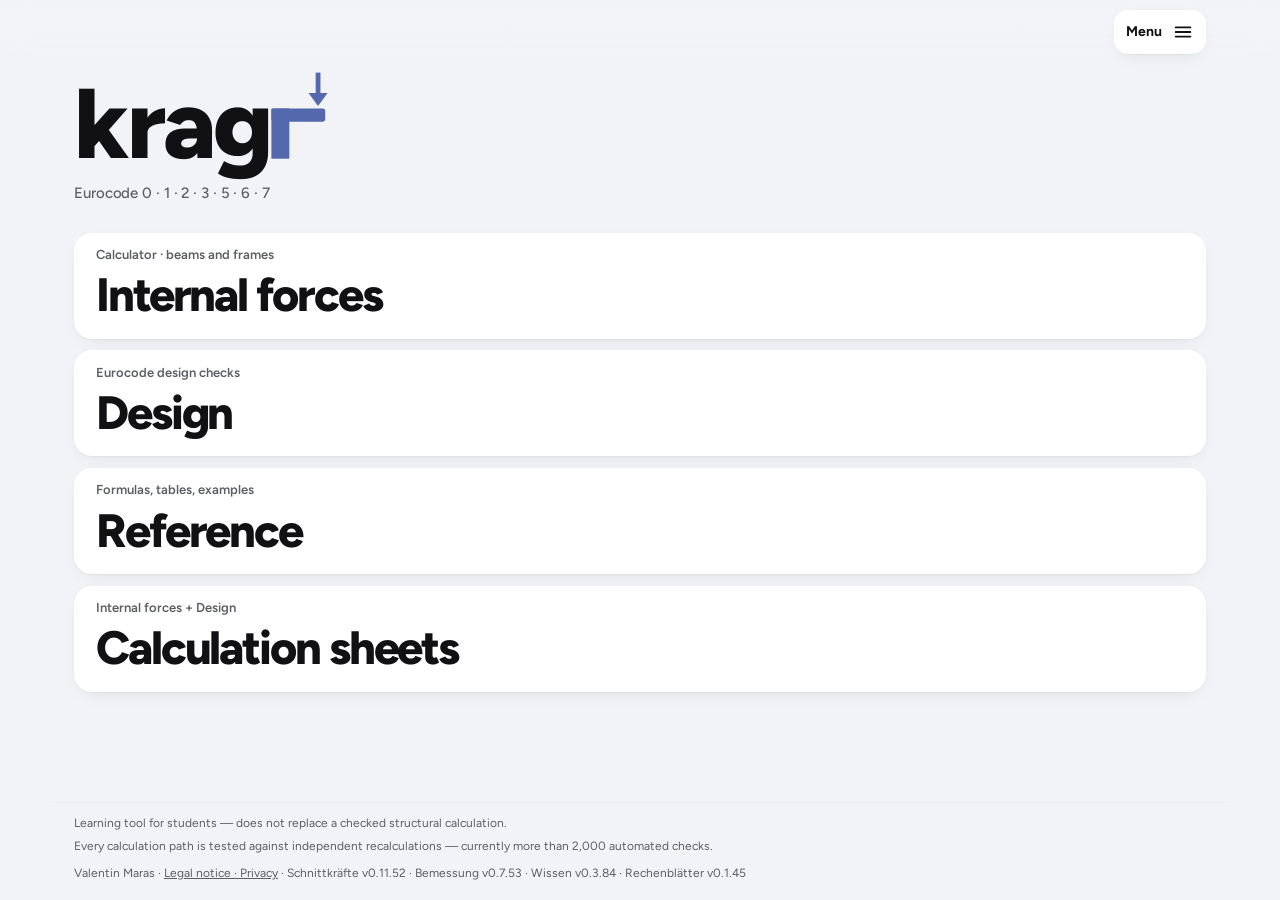
==== index.html @ a07844b1 "Ohne Weiter-Knopf, Eingaben beim Öffnen zugeklappt, Zahlenfelder ohne Browser-Pfeile Co-Authored-By:" ====
<!DOCTYPE html>
<html lang="en">
<head>
  <meta charset="UTF-8" />
<script data-theme>
// Erscheinungsbild (Oktober 2026): automatisch (System), hell, dunkel — localStorage „muly-theme“.
// Dunkel = ganze Seite invertiert und Farbton zurückgedreht; Bilder und Druckvorschau bleiben wie sie sind.
(function(){
  var L={de:['Erscheinungsbild: automatisch','Erscheinungsbild: hell','Erscheinungsbild: dunkel'],en:['Appearance: automatic','Appearance: light','Appearance: dark'],
         fr:['Apparence : automatique','Apparence : clair','Apparence : sombre'],es:['Apariencia: automática','Apariencia: claro','Apariencia: oscuro']};
  var mq=window.matchMedia ? matchMedia('(prefers-color-scheme: dark)') : null;
  function get(){ try{ return localStorage.getItem('muly-theme')||'auto'; }catch(e){ return 'auto'; } }
  function apply(){ var t=get(), d=t==='dark'||(t==='auto'&&mq&&mq.matches), h=document.documentElement; h.classList.toggle('dark',d); h.dataset.theme=t;
    var b=document.getElementById('theme-btn'); if(b) draw(b,t); }
  function lang(){ try{ return L[localStorage.getItem('statiq-lang')]||L.de; }catch(e){ return L.de; } }
  var ICON={auto:'<circle cx="10" cy="10" r="6.5" fill="none" stroke="currentColor" stroke-width="1.8"/><path d="M10 3.5a6.5 6.5 0 0 1 0 13z" fill="currentColor"/>',
    light:'<circle cx="10" cy="10" r="3.6" fill="none" stroke="currentColor" stroke-width="1.8"/><g stroke="currentColor" stroke-width="1.8" stroke-linecap="round"><path d="M10 1.8v2M10 16.2v2M1.8 10h2M16.2 10h2M4.2 4.2l1.4 1.4M14.4 14.4l1.4 1.4M4.2 15.8l1.4-1.4M14.4 5.6l1.4-1.4"/></g>',
    dark:'<path d="M15.5 12.6A6.5 6.5 0 0 1 7.4 4.5a6.5 6.5 0 1 0 8.1 8.1z" fill="currentColor"/>'};
  function draw(b,t){ var i={auto:0,light:1,dark:2}[t]||0; b.innerHTML='<svg viewBox="0 0 20 20" width="18" height="18" aria-hidden="true">'+ICON[t]+'</svg>'; b.title=lang()[i]; b.setAttribute('aria-label',lang()[i]); }
  window.mulyTheme=function(){ var n={auto:'dark',dark:'light',light:'auto'}[get()]||'auto'; try{ localStorage.setItem('muly-theme',n); }catch(e){} apply(); };
  window.mulyThemeButton=function(anchor, where){ if(!anchor||document.getElementById('theme-btn')) return; var b=document.createElement('button'); b.type='button'; b.id='theme-btn'; b.className='theme-btn'; b.onclick=window.mulyTheme;
    where==='before' ? anchor.parentNode.insertBefore(b,anchor) : anchor.parentNode.insertBefore(b,anchor.nextSibling); draw(b,get()); };
  if(mq&&mq.addEventListener) mq.addEventListener('change',apply);
  apply();
})();
</script>
<style data-theme>
  html.dark { filter: invert(.92) hue-rotate(180deg); background:#fff; }
  html.dark img, html.dark video, html.dark .no-invert { filter: invert(1) hue-rotate(180deg); }
  .theme-btn { display:inline-flex; align-items:center; justify-content:center; width:30px; height:30px; padding:0; border:none; border-radius:8px; background:transparent; color:inherit; opacity:.7; cursor:pointer; vertical-align:middle; }
  .theme-btn:hover { opacity:1; background:rgba(0,0,0,.06); }
  @media print { html.dark, html.dark img, html.dark .no-invert { filter:none !important; } .theme-btn { display:none !important; } }
</style>
<style data-glass>
  /* Glasleiste (Oktober 2026): Kopfzeile durchscheinend, Inhalt darunter weichgezeichnet, unterer Rand läuft weich aus. */
  .glass { background:transparent !important; -webkit-backdrop-filter:none !important; backdrop-filter:none !important; border-bottom-color:transparent !important; isolation:isolate; }
  .glass::before { content:''; position:absolute; left:0; right:0; top:0; bottom:-16px; z-index:-1; pointer-events:none;
    background:linear-gradient(to bottom, rgba(255,255,255,.82) 0%, rgba(255,255,255,.6) 70%, rgba(255,255,255,0) 100%);
    -webkit-backdrop-filter:blur(14px) saturate(160%); backdrop-filter:blur(14px) saturate(160%);
    -webkit-mask-image:linear-gradient(to bottom,#000 0%,#000 68%,transparent 100%); mask-image:linear-gradient(to bottom,#000 0%,#000 68%,transparent 100%); }
  .glass.glass-flat::before { bottom:0; -webkit-mask-image:none; mask-image:none; background:rgba(255,255,255,.72); }
  @media print { .glass::before { display:none; } }
</style>
<script data-sub>
// Indizes wie im Lehrbuch (Oktober 2026): „f_yd“ im angezeigten Text wird zu f<sub>yd</sub> (kleiner, tiefgestellt, ohne Unterstrich).
// Wirkt auf alles, was die Seite anzeigt (auch nachträglich erzeugte Inhalte); nicht in Eingabefeldern, Auswahllisten, Skizzen (SVG) und Code.
(function(){
  var RX=/(^|[^\w\/\\.@#\-])([A-Za-zα-ωΑ-ΩΣΔ]{1,3}′?)_\{?([A-Za-z0-9α-ωΑ-Ω]+(?:[,;][A-Za-z0-9α-ωΑ-Ω]+)*)\}?/g, SKIP='script,style,textarea,input,select,option,svg,code,pre,[contenteditable],.no-sub';
  function fix(root){
    if(!root || root.nodeType===3 && !root.parentElement) return;
    var list=[];
    if(root.nodeType===3){ list=[root]; }
    else if(root.nodeType===1){ if(!(root.closest && root.closest(SKIP))){ var w=document.createTreeWalker(root,4); while(w.nextNode()) list.push(w.currentNode); } }
    if(root.nodeType===1) [root].concat([].slice.call(root.querySelectorAll('[title*="_"],[aria-label*="_"],[placeholder*="_"],option'))).forEach(function(e){   // Auswahllisten und Hinweise: ohne Tiefstellung, Index direkt angehängt (s_d → sd)
      if(!e.getAttribute) return; ['title','aria-label','placeholder'].forEach(function(a){ var v=e.getAttribute(a); if(v && v.indexOf('_')>=0) e.setAttribute(a, v.replace(RX,'$1$2$3')); });
      if(e.nodeName==='OPTION' && e.textContent.indexOf('_')>=0 && !e.children.length) e.textContent=e.textContent.replace(RX,'$1$2$3'); });
    list.forEach(function(n){ var v=n.nodeValue; if(!v || v.indexOf('_')<0) return; var p=n.parentElement; if(!p || p.closest(SKIP)) return;
      RX.lastIndex=0; if(!RX.test(v)) return; RX.lastIndex=0;
      var f=document.createElement('span'), last=0, m;   // eine Klammer um alles: in Flex-/Grid-Zeilen bleibt es ein Element
      while((m=RX.exec(v))){ var s=m.index+m[1].length; f.appendChild(document.createTextNode(v.slice(last,s)+m[2])); var sb=document.createElement('sub'); sb.textContent=m[3]; f.appendChild(sb); last=m.index+m[0].length; }
      f.appendChild(document.createTextNode(v.slice(last))); n.parentNode.replaceChild(f,n); });
  }
  window.mulySubFix=fix;
  function start(){ fix(document.body); new MutationObserver(function(ms){ ms.forEach(function(m){ if(m.type==='characterData') fix(m.target); else m.addedNodes.forEach(fix); }); })
    .observe(document.body,{childList:true,subtree:true,characterData:true}); }
  if(document.readyState==='loading') document.addEventListener('DOMContentLoaded',start); else start();
})();
</script>
  <meta name="viewport" content="width=device-width, initial-scale=1.0" />
  <title>kragr — The Structural Engineer's Toolkit</title>
  <meta name="description" content="Structural analysis tools for engineers and students. Calculate, reference, and design." />
    <link href="fonts/fonts.css" rel="stylesheet" />
<link rel="manifest" href="manifest.json" />
<meta name="theme-color" content="#ffffff" media="(prefers-color-scheme: light)" />
<meta name="theme-color" content="#141414" media="(prefers-color-scheme: dark)" />
<link rel="icon" type="image/png" sizes="32x32" href="icons/favicon-32.png" />
<link rel="apple-touch-icon" href="icons/apple-touch-icon.png" />
<meta name="apple-mobile-web-app-capable" content="yes" />
<meta name="mobile-web-app-capable" content="yes" />
<meta name="apple-mobile-web-app-title" content="kragr" />
<meta name="apple-mobile-web-app-status-bar-style" content="default" />
  <style>
    *, *::before, *::after { box-sizing: border-box; margin: 0; padding: 0; }
    :root { --text:#111114; --text2:#3d3f45; --text3:#5c5e66; --line:#ececec; --accent:#5468ad; }
    html { scroll-behavior: smooth; }
    body { font-family: Figtree, system-ui, -apple-system, 'Segoe UI', sans-serif; background:#fff; color:var(--text); min-height:100vh; -webkit-font-smoothing:antialiased; }
    a { color: inherit; }

    /* Kopfzeile */
    .header { position: sticky; top: 0; z-index: 50; background: rgba(255,255,255,0.92); backdrop-filter: blur(10px);
      display:flex; align-items:center; justify-content:space-between; height:64px; padding:0 24px; max-width:760px; margin:0 auto; }
    .logo { font-size:20px; font-weight:800; letter-spacing:-0.6px; }
    .logo span { color: inherit; }
    .lang-switcher { position: relative; }
    .lang-btn { display:flex; align-items:center; gap:6px; background:none; border:none; cursor:pointer; padding:6px 0; font:inherit; }
    #current-flag { font-size:13px; font-weight:700; color:var(--text); letter-spacing:0.3px; }
    .lang-chevron { font-size:10px; color:var(--text3); }
    .lang-dropdown { position:absolute; top:calc(100% + 6px); right:0; background:#fff; border-radius:10px; box-shadow:0 12px 32px rgba(0,0,0,0.12);
      opacity:0; pointer-events:none; transform:translateY(-4px); transition:all .16s; z-index:100; min-width:160px; padding:6px; }
    .lang-dropdown.open { opacity:1; pointer-events:all; transform:none; }
    .lang-option { display:flex; gap:12px; align-items:center; padding:9px 12px; border-radius:6px; font-size:14px; color:var(--text2); cursor:pointer; }
    .lang-option:hover { background:#f5f5f5; color:var(--text); }
    .lang-option.active { color:var(--text); font-weight:700; }
    .lang-code { font-size:11px; font-weight:600; width:20px; color:var(--text3); }

    /* Einstieg */
    .hero { max-width:760px; margin:0 auto; padding:40px 24px 32px; }
    .headline { font-size:clamp(64px, 18vw, 120px); font-weight:800; line-height:0.95; letter-spacing:-0.03em; color:var(--text); margin-bottom:18px; }
    .headline .iq, .footer-logo span { color:var(--accent); }
    .headline .accent { color:var(--text); }
    .headline .dim { color:#c4c4c4; }
    .subline { font-size:15px; font-weight:500; color:var(--text3); letter-spacing:-0.1px; }

    /* Module: Liste ohne Rahmen */
    .modules { max-width:760px; margin:0 auto; padding:24px 24px 56px; }
    .section-label { font-size:13px; font-weight:600; color:var(--text3); margin-bottom:8px; }
    .module-card { display:block; text-decoration:none; position:relative; padding:22px 22px 26px; margin:0 -22px 18px; border-radius:18px; background:#f9f9fa;
      transition: background-color .18s ease, transform .12s ease, box-shadow .18s ease; -webkit-tap-highlight-color: transparent; }
    .module-card:hover { background:#f3f3f5; }
    .module-card:active { background:#ececef; transform:scale(0.985); box-shadow: inset 0 1px 3px rgba(0,0,0,0.06); }
    .module-card:focus-visible { outline:2px solid var(--accent); outline-offset:2px; }
    .card-top { display:flex; align-items:center; gap:12px; margin-bottom:10px; }
    .card-id { font-size:13px; font-weight:600; color:var(--text3); }
    .card-badge { font-size:13px; font-weight:500; color:var(--text3); }
    .card-title { font-size:clamp(32px, 9vw, 72px); font-weight:800; letter-spacing:-0.045em; line-height:1.12; margin-bottom:0; display:inline-flex; align-items:baseline; gap:14px; }
    .card-desc, .card-tags { display:none; }
    .card-desc-x { font-size:16px; line-height:1.6; color:var(--text2); max-width:620px; margin-bottom:14px; }
    .card-tags { font-size:13px; font-weight:500; color:var(--text3); line-height:1.7; }
    .tag { display:inline-block; margin-right:14px; white-space:nowrap; }
    .card-arrow { display:none; }

    /* Fußzeile */
    .footer { max-width:760px; margin:0 auto; padding:32px 24px 48px; display:flex; justify-content:space-between; align-items:center; gap:16px; flex-wrap:wrap; }
    .footer-logo { font-size:15px; font-weight:800; letter-spacing:-0.4px; }
    .footer-meta { font-size:12px; color:var(--text3); }
    .footer-meta a { color:inherit; }
    .footer-note { flex-basis:100%; font-size:12px; color:var(--text3); }

    /* sanftes Einblenden */
    .hero, .module-card { animation: fadeUp .45s ease both; }
    .module-card:nth-of-type(2) { animation-delay:.06s; } .module-card:nth-of-type(3) { animation-delay:.12s; } .module-card:nth-of-type(4) { animation-delay:.18s; }
    @keyframes fadeUp { from { opacity:0; transform:translateY(10px); } to { opacity:1; transform:none; } }
    @media (prefers-reduced-motion: reduce){ *{ animation:none!important; transition:none!important; } }
    @media (max-width:560px){ .hero{ padding:36px 20px 24px; } .modules{ padding:8px 20px 40px; } .header,.footer{ padding-left:20px; padding-right:20px; } .card-desc{ font-size:15px; } .module-card{ padding:16px 16px 20px; margin:0 -16px 12px; border-radius:14px; } }
      .install { display:flex; align-items:center; gap:14px; margin:4px -22px 0; padding:14px 22px; border-radius:18px; border:1.5px dashed #e2e2e6; }
    .install[hidden] { display:none; }
    .install img { border-radius:10px; box-shadow:0 1px 4px rgba(0,0,0,.08); flex:none; }
    .install-txt { flex:1; display:flex; flex-direction:column; gap:2px; font-size:13.5px; color:var(--text3); line-height:1.45; }
    .install-txt b { color:var(--text); font-size:14.5px; }
    .install-btn { font:inherit; font-size:13px; font-weight:700; border:none; border-radius:10px; padding:9px 14px; background:#111; color:#fff; cursor:pointer; flex:none; }
    .install-btn[hidden] { display:none; }
    @media (max-width:560px){ .install { margin:4px -16px 0; padding:14px 16px; } }
</style>
<style>/* Marke kragr: das r ist ein Kragarm mit Last */ .logo-r{display:inline-block;width:1.281ex;height:1.934ex;vertical-align:baseline;margin:-.3em 0 0 -.01em;overflow:visible} /* Höhe in ex: Kragarm endet auf der Oberkante des g (x-Höhe + Überhang), auch bei Ersatzschrift */ .logo,.footer-logo,.headline{white-space:nowrap}</style>
<style data-fit>
/* Startseite passt auf einen Bildschirm (Oktober 2026): Größen wachsen mit der Bildschirmhöhe (dvh), kein Scrollen.
   Nur bei sehr flachen Fenstern (Handy quer) darf wieder gescrollt werden. */
@media (min-height:481px){
  /* Hinweis „als App“ kompakt; solange er sichtbar ist, rücken die Kacheln enger */
  .install { gap:10px; margin-top:0; }
  .install img { width:30px; height:30px; border-radius:8px; }
  .install-txt { font-size:clamp(11.5px,1.6dvh,13.5px); line-height:1.35; }  .install-txt b { font-size:clamp(12.5px,1.8dvh,14.5px); }
  .install-btn { padding:7px 12px; font-size:12.5px; }
  .modules:has(.install:not([hidden])) .card-title { font-size:min(9vw,4.1dvh,72px); }
  body:has(.install:not([hidden])) .headline { font-size:min(18vw,9dvh,120px); }
  body:has(.install:not([hidden])) #footer-check { display:none; }
  .install { padding-top:clamp(6px,1.2dvh,14px) !important; padding-bottom:clamp(6px,1.2dvh,14px) !important; }
  .modules:has(.install:not([hidden])) .module-card { padding-top:clamp(6px,1.2dvh,22px); padding-bottom:clamp(7px,1.4dvh,26px); }
  body { display:flex; flex-direction:column; min-height:100vh; min-height:100dvh; }
  .header, .hero, .modules, .footer { width:100%; }
  .footer-logo { display:none; }  /* das große Logo steht schon oben */
  .header { flex:none; height:clamp(44px,7dvh,64px); }
  .hero { flex:none; padding:clamp(2px,1.6dvh,40px) 24px clamp(6px,2.2dvh,32px); }
  .headline { font-size:min(18vw,11dvh,120px); margin-bottom:clamp(4px,1.4dvh,18px); }
  .subline { font-size:clamp(12.5px,1.9dvh,15px); }
  .modules { flex:1 0 auto; padding-top:clamp(2px,1.2dvh,24px); padding-bottom:clamp(6px,2dvh,56px); }
  .module-card { padding:clamp(8px,1.6dvh,22px) 22px clamp(10px,2dvh,26px); margin-bottom:clamp(6px,1.3dvh,18px); }
  .card-top { margin-bottom:clamp(1px,.9dvh,10px); }
  .card-id { font-size:clamp(11.5px,1.7dvh,13px); }
  .card-title { font-size:min(9vw,5.2dvh,72px); line-height:1.08; }
  .install { padding:clamp(8px,1.6dvh,14px) 22px; }
  .footer { flex:none; padding:clamp(6px,1.6dvh,32px) 24px clamp(10px,2.4dvh,48px); gap:clamp(2px,.8dvh,16px) 16px; }
  .footer-logo { font-size:clamp(13px,1.9dvh,15px); }
  .footer-meta, .footer-note { font-size:clamp(10.5px,1.55dvh,12px); line-height:1.4; }
  .footer { display:block; }  .footer-meta { margin-bottom:clamp(2px,.7dvh,10px); }
  .footer-note { display:inline; }  #footer-check::after { content:' '; }
}
@media (min-height:481px) and (max-width:560px){
  .hero { padding-left:20px; padding-right:20px; }
  .modules { padding-left:20px; padding-right:20px; }
  .module-card { padding:clamp(7px,1.4dvh,16px) 16px clamp(9px,1.7dvh,20px); margin:0 -16px clamp(6px,1.2dvh,12px); }
  .install { padding:clamp(8px,1.4dvh,14px) 16px; }
  .footer { padding-left:20px; padding-right:20px; }
  .fm-ver { display:none; }  /* Versionen stehen in jeder App (calc/size: im Projekt-Fenster) */
}
@media (min-height:481px) and (max-height:620px){ #footer-check { display:none; } .header { height:40px; } .hero { padding-top:0; } .module-card { margin-bottom:5px !important; } }
/* Glasleiste: über die ganze Breite, Inhalt nur 760 px */
.header { max-width:none; padding-left:max(24px, calc(50% - 356px)); padding-right:max(24px, calc(50% - 356px)); }
@media (max-width:560px){ .header { padding-left:20px; padding-right:20px; } }
.header { justify-content:flex-end; gap:8px; }  /* Hell/Dunkel-Schalter neben der Sprachwahl */
  .install-x { flex:none; border:none; background:none; font:inherit; font-size:20px; line-height:1; color:var(--text3); width:30px; height:30px; border-radius:8px; cursor:pointer; margin-right:-8px; }
  .install-x:hover { background:#f0f0f2; color:var(--text); }
</style>
<style data-k5>
  /* kragr-Design 5 (Oktober 2026): ein Aufbau für alle Seiten. Identisch in calc, size, ref, projekt und rechtliches.
     Weich und plastisch: hellgrauer Seitengrund, weiße Karten mit sanftem Schatten, Glas-Kopfzeile mit Burgermenü,
     ruhige Bewegung (Aufklappen, Einblenden, Balken, Diagramme). Bei „Bewegung reduzieren“ ist alles aus. */
  :root { --k5-bg:#f2f3f6; --k5-card:#ffffff; --k5-sub:#f5f6f8; --k5-sub-h:#eceef2; --k5-r:20px; --k5-r2:14px;
    --k5-sh:0 1px 2px rgba(17,17,20,.04), 0 6px 22px -10px rgba(17,17,20,.13);
    --k5-sh-h:0 2px 4px rgba(17,17,20,.05), 0 14px 34px -14px rgba(17,17,20,.2);
    --k5-ease:cubic-bezier(.22,.8,.24,1); --k5-spring:cubic-bezier(.34,1.4,.5,1);
    --k-card:var(--k5-card); --card:var(--k5-card); }
  html { background:var(--k5-bg); }
  body { background:var(--k5-bg) !important; }
  html.dark { background:#fff; }
  html.dark body { background:#fff !important; }
  html.dark { --k5-card:#eef0f3; --k5-sub:#e3e5ea; --k5-sub-h:#d9dce2;
    --k5-sh:0 0 0 1px rgba(255,255,255,.5), 0 8px 26px -12px rgba(255,255,255,.9); --k5-sh-h:0 0 0 1px rgba(255,255,255,.6), 0 14px 34px -14px rgba(255,255,255,1); }

  /* ── Kopfzeile: nur Logo und ☰ ─────────────────────────────── */
  .glass::before { background:linear-gradient(to bottom, rgba(242,243,246,.86) 0%, rgba(242,243,246,.66) 70%, rgba(242,243,246,0) 100%) !important; }
  html.dark .glass::before { background:linear-gradient(to bottom, rgba(255,255,255,.86) 0%, rgba(255,255,255,.66) 70%, rgba(255,255,255,0) 100%) !important; }
  .k-hdr .header-links, .k-hdr .hdr-tools { display:none !important; }
  .k5-burger { position:relative; margin-left:auto; flex:none; display:inline-flex; align-items:center; justify-content:center; gap:10px; height:44px; min-width:44px; padding:0 12px;
    border:none; border-radius:14px; background:var(--k5-card); box-shadow:var(--k5-sh); color:#111114; font:inherit; font-size:14px; font-weight:700; cursor:pointer;
    transition:transform .25s var(--k5-spring), box-shadow .25s; -webkit-tap-highlight-color:transparent; }
  .k5-burger:hover { box-shadow:var(--k5-sh-h); }
  .k5-burger:active { transform:scale(.94); }
  .k5-burger .k5-cur { font-size:14px; font-weight:700; color:#111114; }
  .k5-burger .k5-cur b { color:#111114; font-weight:700; }
  .k5-burger svg { width:22px; height:22px; flex:none; }
  .k5-burger svg line { transition:transform .35s var(--k5-ease), opacity .2s; transform-origin:12px 12px; }
  .k5-burger[aria-expanded="true"] svg .l1 { transform:translateY(5px) rotate(45deg); }
  .k5-burger[aria-expanded="true"] svg .l2 { opacity:0; transform:scaleX(.2); }
  .k5-burger[aria-expanded="true"] svg .l3 { transform:translateY(-5px) rotate(-45deg); }
  .k5-burger .k5-dot { position:absolute; top:8px; right:8px; width:9px; height:9px; border-radius:50%; background:#f59e0b; box-shadow:0 0 0 2px var(--k5-card); display:none; }
  .k5-burger.k5-unsaved .k5-dot { display:block; }
  @media (max-width:560px) { .k5-burger .k5-cur { display:none; } .k5-burger { padding:0; width:44px; } }

  .k5-scrim { position:fixed; inset:0; z-index:190; background:rgba(17,17,20,.28); opacity:0; pointer-events:none; transition:opacity .3s var(--k5-ease);
    -webkit-backdrop-filter:blur(2px); backdrop-filter:blur(2px); }
  .k5-scrim.open { opacity:1; pointer-events:auto; }
  .k5-menu { position:fixed; z-index:200; top:10px; right:10px; bottom:10px; width:min(360px, calc(100vw - 20px)); box-sizing:border-box; display:flex; flex-direction:column;
    border-radius:24px; background:rgba(255,255,255,.9); -webkit-backdrop-filter:blur(22px) saturate(170%); backdrop-filter:blur(22px) saturate(170%);
    box-shadow:0 24px 60px -18px rgba(17,17,20,.35), 0 0 0 1px rgba(17,17,20,.05); padding:14px 14px 12px; overflow-y:auto; overscroll-behavior:contain;
    transform:translateX(calc(100% + 24px)); visibility:hidden; transition:transform .42s var(--k5-ease), visibility 0s linear .42s; font-family:Figtree, system-ui, sans-serif; color:#111114; }
  .k5-menu.open { transform:none; visibility:visible; transition:transform .42s var(--k5-ease), visibility 0s; }
  html.dark .k5-menu { background:rgba(240,241,244,.94); }
  .k5-menu > * { flex-shrink:0; opacity:0; transform:translateX(18px); transition:opacity .3s, transform .4s var(--k5-ease); }   /* flex-shrink:0: bei wenig Höhe (Handy quer) scrollt das Menü, statt Zeilen übereinander zu schieben (13.11.2026) */
  .k5-menu.open > * { opacity:1; transform:none; transition-delay:calc(var(--i,0) * 35ms + 80ms); }
  .k5-mhead { display:flex; align-items:center; justify-content:space-between; padding:2px 4px 10px 8px; }
  .k5-mhead .k5-mlogo { font-size:20px; font-weight:800; letter-spacing:-.04em; text-decoration:none; color:#111114; }
  .k5-mhead .k5-mlogo svg { height:1em; width:auto; vertical-align:-.1em; margin-left:-.04em; }
  .k5-x { width:40px; height:40px; border:none; border-radius:12px; background:#f1f2f4; color:#111114; font-size:20px; line-height:1; cursor:pointer; display:inline-flex; align-items:center; justify-content:center; transition:transform .25s var(--k5-spring), background .15s; }
  .k5-x:hover { background:#e6e7ea; } .k5-x:active { transform:scale(.9); }
  .k5-mlabel { padding:14px 10px 6px; font-size:11px; font-weight:700; letter-spacing:.08em; text-transform:uppercase; color:#5c5e66; }
  .k5-mod { display:flex; align-items:center; gap:12px; padding:11px 12px; border-radius:16px; text-decoration:none; color:#111114; transition:background .15s, transform .2s var(--k5-spring); }
  .k5-mod:hover { background:rgba(17,17,20,.05); } .k5-mod:active { transform:scale(.98); }
  .k5-mod .k5-ic { flex:none; width:40px; height:40px; border-radius:12px; display:flex; align-items:center; justify-content:center; background:#f1f2f4; color:#111114;
    font-family:'JetBrains Mono', ui-monospace, monospace; font-size:12px; font-weight:700; }
  .k5-mod .k5-mt { display:flex; flex-direction:column; min-width:0; }
  .k5-mod .k5-mt b { font-size:15.5px; font-weight:800; letter-spacing:-.01em; }
  .k5-mod .k5-mt span { font-size:12.5px; color:#5c5e66; }
  .k5-mod[aria-current="page"] { background:#111114; color:#fff; }
  .k5-mod[aria-current="page"] .k5-ic { background:#5468ad; color:#fff; }
  .k5-mod[aria-current="page"] .k5-mt span { color:rgba(255,255,255,.7); }
  .k5-mod .k5-badge { margin-left:auto; width:9px; height:9px; border-radius:50%; background:#f59e0b; display:none; }
  .k5-row { display:flex; align-items:center; justify-content:space-between; gap:12px; min-height:52px; padding:6px 8px 6px 12px; border-radius:16px; }
  .k5-row .k5-rt { display:flex; flex-direction:column; font-size:14.5px; font-weight:700; }
  .k5-row .k5-rt span { font-size:12px; font-weight:400; color:#5c5e66; }
  .k5-sw { position:relative; flex:none; width:50px; height:30px; border:none; border-radius:999px; background:#d5d7dc; cursor:pointer; padding:0; transition:background .25s; }
  .k5-sw::after { content:''; position:absolute; top:3px; left:3px; width:24px; height:24px; border-radius:50%; background:#fff; box-shadow:0 1px 3px rgba(0,0,0,.25); transition:transform .32s var(--k5-spring); }
  .k5-sw[aria-checked="true"] { background:#5468ad; } .k5-sw[aria-checked="true"]::after { transform:translateX(20px); }
  .k5-segm { position:relative; display:grid; grid-auto-flow:column; grid-auto-columns:1fr; gap:2px; padding:3px; border-radius:13px; background:#f1f2f4; min-width:0; }
  .k5-segm button { position:relative; z-index:1; border:none; background:transparent; height:34px; padding:0 8px; border-radius:10px; font:inherit; font-size:13px; font-weight:700; color:#5c5e66; cursor:pointer; transition:color .2s; }
  .k5-segm button[aria-pressed="true"] { color:#111114; }
  .k5-segm .k5-pill { position:absolute; z-index:0; top:3px; bottom:3px; left:0; border-radius:10px; background:#fff; box-shadow:0 1px 3px rgba(17,17,20,.12); transition:transform .38s var(--k5-ease), width .38s var(--k5-ease); }
  .k5-row.k5-col { flex-direction:column; align-items:stretch; gap:8px; padding-top:10px; padding-bottom:10px; }
  .k5-mfoot { margin-top:auto; padding:16px 10px 4px; display:flex; justify-content:space-between; gap:10px; flex-wrap:wrap; font-size:12px; color:#5c5e66; }
  .k5-mfoot a { color:#5c5e66; } .k5-mfoot .k5-ver { font-family:'JetBrains Mono', ui-monospace, monospace; }
  /* Menü als Baum (18.11.2026, Vorschlag C): Module; das aktuelle Modul aufgeklappt bis zum Thema; Einstellungen als Unterseite */
  .k5-pm, .k5-ps { display:flex; flex-direction:column; gap:2px; flex:1 0 auto; }
  .k5-menu:not(.k5-sub) .k5-ps, .k5-menu.k5-sub .k5-pm { display:none; }
  .k5-mod { width:100%; box-sizing:border-box; border:0; background:transparent; font:inherit; text-align:left; cursor:pointer; padding:9px 12px; }
  .k5-mod .k5-ic { width:36px; height:36px; border-radius:11px; }
  .k5-mod .k5-mch { margin-left:auto; flex:none; color:#6b6d75; font-size:15px; transition:transform .2s; }
  .k5-mod[aria-current="page"] .k5-mch { color:rgba(255,255,255,.75); }
  .k5-mod[aria-expanded="false"] .k5-mch { transform:rotate(-90deg); }
  .k5-cg + .k5-cg { margin-top:1px; }
  .k5-cgh { display:flex; align-items:center; gap:10px; width:100%; padding:10px 12px; border:0; border-radius:12px; background:transparent; font:inherit; font-size:14.5px; font-weight:700; color:#111114; cursor:pointer; text-align:left; }
  .k5-cgh:hover { background:rgba(17,17,20,.04); }
  .k5-cgh .k5-mch { margin-left:auto; color:#6b6d75; font-size:12px; transition:transform .2s; } .k5-cgh[aria-expanded="false"] .k5-mch { transform:rotate(-90deg); }
  .k5-cgb { display:flex; flex-direction:column; gap:1px; padding:0 0 6px; } .k5-cgb[hidden] { display:none; }
  .k5-ci { padding:8px 12px 8px 22px; border-radius:9px; font-size:14px; color:#3d3f45; text-decoration:none; } .k5-ci:hover { background:#fff; color:#111114; }
  .k5-tree { margin:4px 0 8px 29px; padding-left:10px; border-left:2px solid #dfe1e6; }
  .k5-tree[hidden] { display:none; }
  .k5-tree .pick-menu { display:block !important; position:static !important; inset:auto !important; max-height:none !important; overflow:visible !important; padding:0 !important; margin:0 !important; width:auto !important;
    background:transparent !important; box-shadow:none !important; border-radius:0 !important; animation:none !important; transform:none !important; }
  .k5-tree .pick-group.open { background:transparent; }
  .k5-tree .pick-item.active { background:#111114 !important; color:#fff !important; box-shadow:none !important; }
  .k5-setbtn, .k5-back { display:flex; align-items:center; gap:10px; width:100%; min-height:48px; padding:0 14px; border:0; border-radius:14px; background:#fff; font:inherit; font-size:14.5px; font-weight:700; color:#111114; cursor:pointer; text-align:left; }
  .k5-setbtn { margin-top:10px; } .k5-setbtn .k5-mch { margin-left:auto; color:#6b6d75; font-size:15px; }
  .k5-back { background:transparent; margin:0 0 6px; padding:0 8px; font-size:16px; font-weight:800; } .k5-back .k5-mch { font-size:20px; color:#5c5e66; }
  /* Seite: die Auswahl wird eine schlichte Pfadzeile (Modul › Bereich › Thema); Tipp öffnet das Menü */
  html.k5-pm-on .pick-btn { background:transparent !important; box-shadow:none !important; padding:4px 8px 8px !important; border-radius:12px !important; }
  html.k5-pm-on .pick-btn:hover { background:rgba(17,17,20,.04) !important; }
  html.k5-pm-on .pick-txt { display:flex !important; flex-direction:row !important; flex-wrap:wrap; align-items:baseline; column-gap:6px; min-width:0; }
  html.k5-pm-on .pick-txt::before { content:var(--k5-modname, "") " \203A"; font-size:13px; font-weight:600; color:#6b6d75; }
  html.k5-pm-on .pick.k5-same .pick-txt::before { content:none; }
  html.k5-pm-on .pick-g { font-size:13px !important; font-weight:600 !important; color:#6b6d75 !important; }
  html.k5-pm-on .pick-g:not(:empty)::after { content:" \203A"; }
  html.k5-pm-on .pick-t { font-size:20px !important; }
  html.k5-pm-on .pick-chev { display:none !important; }
  html.k5-pm-on .pick.open .pick-menu { display:none !important; }
  body.k5-lock { overflow:hidden; }
  /* Zahlenfelder ohne die kleinen Pfeile des Browsers — dafür gibt es − und + daneben; schnelles Tippen auf Knöpfe ohne Doppeltipp-Zoom (18.11.2026) */
  input[type=number] { -moz-appearance:textfield; appearance:textfield; }
  input[type=number]::-webkit-inner-spin-button, input[type=number]::-webkit-outer-spin-button { -webkit-appearance:none; appearance:none; margin:0; }
  button, .k-sb, [role="button"] { touch-action:manipulation; }

  /* Startseite: gleiche Kopfzeile (☰), Modulkarten weiß */
  header.k5-idx > .lang-switcher, header.k5-idx > .theme-btn { display:none !important; }
  header.k5-idx { justify-content:flex-end !important; }
  .module-card { background:var(--k5-card) !important; box-shadow:var(--k5-sh); transition:box-shadow .3s, transform .3s var(--k5-spring) !important; }
  .module-card:hover { box-shadow:var(--k5-sh-h); transform:translateY(-2px); }
  .module-card:active { transform:scale(.985) !important; }
  @media (max-width:560px) { .module-card { margin-left:-8px !important; margin-right:-8px !important; padding-left:12px !important; padding-right:12px !important; } }
  .install { background:var(--k5-card); border:none !important; box-shadow:var(--k5-sh); }
  .headline .logo-r { transition:transform .6s var(--k5-spring); }
  .headline .logo-r path, .headline .logo-r line { animation:k5-drop .9s var(--k5-spring) .35s both; }
  @keyframes k5-drop { from { transform:translateY(-14px); opacity:0; } to { transform:none; opacity:1; } }
  html.k5-still .headline .logo-r path, html.k5-still .headline .logo-r line { animation:none; }

  /* ── Karten: weiß, weicher Schatten, ein gemeinsames Maß ───── */
  .card, .pick-btn, .k5-card { background:var(--k5-card) !important; box-shadow:var(--k5-sh) !important; border:none !important; border-radius:var(--k5-r) !important; }
  .tile, .nav-list-item, .search-hit, .topic-pager a { background:var(--k5-card) !important; box-shadow:var(--k5-sh) !important; border:none !important; transition:box-shadow .25s, transform .22s var(--k5-spring) !important; }
  a.tile:hover, .nav-list-item:hover, .search-hit:hover, .topic-pager a:hover { box-shadow:var(--k5-sh-h) !important; transform:translateY(-1px) !important; }
  a.tile:active, .nav-list-item:active, .search-hit:active, .topic-pager a:active { transform:scale(.985) !important; }
  .pick-btn { transition:box-shadow .25s, transform .2s var(--k5-spring) !important; }
  .pick-btn:hover { box-shadow:var(--k5-sh-h) !important; } .pick-btn:active { transform:scale(.99); }
  .pick.open .pick-btn { box-shadow:var(--k5-sh-h) !important; }
  .pick-menu { border-radius:var(--k5-r) !important; box-shadow:0 24px 60px -18px rgba(17,17,20,.35), 0 0 0 1px rgba(17,17,20,.05) !important; transform-origin:top center; }
  .pick.open .pick-menu { animation:k5-pop .32s var(--k5-ease); }
  @keyframes k5-pop { from { opacity:0; transform:translateY(-6px) scale(.98); } to { opacity:1; transform:none; } }

  /* Kartenköpfe wie die Lastzeilen: Titel fett, Kurzfassung in Mono, Pfeil rechts */
  .k5-acc > .card-title, .k5-acc > .k5-head { cursor:pointer; user-select:none; -webkit-tap-highlight-color:transparent; }
  .k5-chev { flex:none; width:28px; height:28px; margin-left:auto; border-radius:50%; display:inline-flex; align-items:center; justify-content:center; color:#5c5e66; background:var(--k5-sub); transition:transform .38s var(--k5-ease), background .15s; }
  .k5-chev svg { width:14px; height:14px; }
  .k5-acc.k5-closed .k5-chev, .k5-acc.closed .k5-chev, .k5-acc.k-closed .k5-chev { transform:rotate(-90deg); }
  .k5-acc > .card-title:hover .k5-chev, .k5-acc > .k5-head:hover .k5-chev { background:var(--k5-sub-h); }
  .k5-sum { display:block; margin-top:6px; font-family:'JetBrains Mono', ui-monospace, monospace; font-size:12px; line-height:1.5; color:#5c5e66; white-space:nowrap; overflow:hidden; text-overflow:ellipsis; }
  .k5-acc:not(.k5-closed) > .k5-sum { display:none; }
  .k5-acc.k5-closed > .k5-body { display:none; }
  .k5-acc.k5-closed.k5-closing > .k5-body { display:block; }   /* beim Zuklappen sichtbar, bis die Höhe unten ist (calc v0.11.12) */
  .k5-acc.k5-closed > .card-title { margin-bottom:0 !important; }
  .k5-flash { animation:k5-flash 1.1s var(--k5-ease); }
  @keyframes k5-flash { 0% { box-shadow:0 0 0 3px rgba(84,104,173,.45), var(--k5-sh); } 100% { box-shadow:0 0 0 0 rgba(84,104,173,0), var(--k5-sh); } }


  /* ── Kopf jeder klappbaren Karte: Titel · Kurzfassung (Mono) · ▲/▼ — wie die Lasten-Karte in calc ── */
  .k5-acc > .k5-head, .col-in .card.fold > .card-title { display:flex !important; align-items:center; gap:10px; min-height:30px; flex-wrap:nowrap; }
  .k5-head > .card-title, .k5-head > .card-title-row { margin:0 !important; flex:none; }
  .k5-hsum { flex:1 1 auto; min-width:0; font-family:'JetBrains Mono', ui-monospace, monospace; font-size:12px; font-weight:400; letter-spacing:0; color:#5c5e66; white-space:nowrap; overflow:hidden; text-overflow:ellipsis; text-transform:none; }
  .k5-tri { flex:none; margin-left:auto; fill:#5c5e66; transition:transform .38s var(--k5-ease); }
  .k5-acc.k5-closed > .k5-head .k5-tri, .card.fold.closed > .card-title .k5-tri, .card.dfold.closed > .card-title .k5-tri { transform:rotate(180deg); }
  .col-in .card.fold > .card-title::after { display:none !important; }
  .col-in .card.fold > .fold-sum { display:none !important; }
  .col-in .card.fold.closed { padding-top:18px; padding-bottom:18px; }
  #details .card.dfold > .card-title > span:first-child::after { content:none !important; }
  #details .card.dfold > .card-title { display:flex; align-items:center; gap:10px; }
  #details .card.dfold > .card-title .k5-tri { margin-left:8px; }
  .k5-acc.k5-closed { padding-top:18px !important; padding-bottom:18px !important; }
  .k5-acc > .k5-body { padding-top:2px; }
  /* Unterabschnitte innerhalb einer Karte (Rahmen: Vorlage, Lager, Gelenke) */
  .card .k5-acc { padding:4px 0 0; border-top:1px solid #eceef2; margin-top:10px !important; }
  .card .k5-acc > .k5-head { min-height:44px; margin-bottom:0 !important; }
  .card .k5-acc > .k5-body { padding:2px 0 8px; }
  .card .k5-acc.k5-closed { padding:4px 0 0 !important; }

  /* Flächen innerhalb weißer Karten */
  .load-item, .k-row.load-item { background:var(--k5-sub) !important; }
  .load-item > .load-item-header, .load-item > .load-item-body { background:transparent !important; }
  .k-menu { box-shadow:0 18px 44px -14px rgba(17,17,20,.3), 0 0 0 1px rgba(17,17,20,.05) !important; }
  .results-grid .metric { background:var(--k5-card); border-radius:var(--k5-r2); box-shadow:var(--k5-sh); }
  .diagram-toggle-row { background:var(--k5-sub) !important; }

  /* ── Seitenkopf überall wie die Auswahl in calc/size: Karte mit kleiner Oberzeile und fettem Titel ── */
  #main .page-head { display:flex; flex-direction:column-reverse; gap:2px; background:var(--k5-card); box-shadow:var(--k5-sh); border-radius:var(--k5-r); padding:14px 18px; margin-bottom:14px; }
  #main .page-head .page-title { font-size:20px !important; font-weight:800; letter-spacing:-.02em; line-height:1.25; }
  #main .page-head .page-sub { font-size:12.5px !important; margin-top:0 !important; color:#5c5e66; line-height:1.4; }
  #main .menu-toggle { display:none !important; }
  /* ref v0.3.56: Tippen auf den Seitenkopf öffnet nichts mehr, die Auswahl sitzt darüber (#pick) */
  .wrap > .top { background:var(--k5-card); box-shadow:var(--k5-sh); border-radius:var(--k5-r); padding:16px 18px; margin:14px 0 18px !important; align-items:center !important; }
  .wrap > .top .pname { font-size:22px !important; }
  .k5-phead { margin:14px 0 18px; padding:18px 20px; }
  #list > .pos.k5-acc { background:var(--k5-card); box-shadow:var(--k5-sh); border:none; border-radius:var(--k5-r); }
  #list > .pos.k5-acc > .k5-head { display:grid !important; grid-template-columns:minmax(0,1fr) auto; column-gap:8px; row-gap:2px; align-items:center; }
  #list > .pos.k5-acc > .k5-head > .pos-h { grid-column:1; grid-row:1; min-width:0; margin:0; flex-wrap:nowrap; }
  #list > .pos.k5-acc > .k5-head > .k5-tri { grid-column:2; grid-row:1; margin:0 4px 0 0; }
  #list > .pos.k5-acc > .k5-head > .k5-hsum { grid-column:1 / -1; grid-row:2; padding-left:2px; }
  #list > .pos.k5-acc:not(.k5-closed) > .k5-head > .k5-hsum { display:none; }
  #list > .pos.k5-acc .pos-h .k-name-s { flex:1 1 80px !important; order:0 !important; min-width:0 !important; }
  #list > .pos.k5-acc .pos-h .pos-t { min-width:0 !important; text-overflow:ellipsis; }
  #list > .pos.k5-acc .pos-h .pos-nr { order:0 !important; }
  @media (max-width:560px) { .sec-t { flex-direction:column; align-items:flex-start !important; gap:2px; } #list > .pos.k5-acc .pos-h .k-pen { display:none; } #list > .pos.k5-acc .pos-h { gap:6px; } }
  .k5-phead > h1 { margin:0 0 6px !important; font-size:24px !important; }
  .k5-phead > :last-child { margin-bottom:0 !important; }
  .rw-card .rw-chev { display:none !important; }
  .rw-card > .rw-title { display:flex !important; align-items:center; gap:10px; cursor:pointer; }
  .rw-card.closed > .rw-title .k5-tri { transform:rotate(180deg); }
  .k5-head > .card-title, .col-in .card.fold > .card-title > span:first-child, .rw-title > span:first-child { white-space:nowrap; overflow:hidden; text-overflow:ellipsis; max-width:74%; }

  /* ── Bewegung ─────────────────────────────────────────────── */
  @keyframes k5-in { from { opacity:0; transform:translateY(16px) scale(.985); } to { opacity:1; transform:none; } }
  .k5-rv { animation:k5-in .62s var(--k5-ease) both; animation-delay:var(--k5-d, 0ms); }
  @keyframes k5-fade { from { opacity:0; transform:translateY(-4px); } to { opacity:1; transform:none; } }
  .k5-open-anim > :not(.card-title):not(.k5-head):not(.k5-sum) { animation:k5-fade .38s var(--k5-ease) both; }
  @keyframes k5-tick { 0% { opacity:.25; transform:translateY(5px); } 100% { opacity:1; transform:none; } }
  .k5-tick { animation:k5-tick .42s var(--k5-ease); }
  .k5-count { position:absolute; inset:0; pointer-events:none; color:inherit; font:inherit; letter-spacing:inherit; }
  .k5-counting { position:relative; color:transparent !important; }
  .k5-counting > .k5-count { color:#111114; }
  .k5-wipe { animation:k5-wipe .75s var(--k5-ease) both; }
  @keyframes k5-wipe { from { clip-path:inset(0 100% 0 0); } to { clip-path:inset(0 0 0 0); } }
  button, .btn, a.btn, .k-opt, .k-mode { transition:transform .22s var(--k5-spring), background-color .15s, box-shadow .2s, color .15s; }
  button:active:not(:disabled), .btn:active { transform:scale(.97); }
  .k5-seg-host { position:relative; isolation:isolate; }
  .k5-seg-host > .k5-pill { position:absolute; z-index:-1; top:3px; bottom:3px; left:0; border-radius:10px; background:#fff; box-shadow:0 1px 3px rgba(17,17,20,.12);
    transition:transform .4s var(--k5-ease), width .4s var(--k5-ease); pointer-events:none; }
  .k5-seg-host.k5-seg-on > button { background:transparent !important; box-shadow:none !important; }

  @media (prefers-reduced-motion: reduce) {
    *, *::before, *::after { animation-duration:1ms !important; animation-delay:0ms !important; transition-duration:1ms !important; transition-delay:0ms !important; }
  }
  html.k5-still *, html.k5-still *::before, html.k5-still *::after { animation:none !important; transition:none !important; }
  @media print { .k5-burger, .k5-menu, .k5-scrim { display:none !important; } html, body { background:#fff !important; }
    .card, .pick-btn, .k5-card { box-shadow:none !important; } .k5-rv { animation:none !important; } }
  /* Bemessungsgrundlage: Marke für Werte aus dem nationalen Anhang, Hinweis oben in den Ergebnissen, Länder „in Vorbereitung“ */
  .na-t { display:inline-block; font:700 9.5px/1 Figtree, system-ui, sans-serif; letter-spacing:.04em; color:#5468ad; background:#eef0f9; border-radius:5px; padding:3px 5px; margin-left:6px; vertical-align:2px; white-space:nowrap; text-indent:0; }
  .na-hint { font-size:12px; line-height:1.45; color:#5c5e66; background:var(--k5-sub,#f5f6f8); border-radius:12px; padding:8px 12px; margin:0 0 10px; }
  .na-hint .na-t { margin:0 2px; }
  .na-miss { display:block; font:400 13px/1.5 Figtree, system-ui, sans-serif; color:#5c5e66; text-indent:0; }
  .k5-segm button.k5-soon { opacity:.38; cursor:not-allowed; }
  @media print { .na-t, .na-hint { display:none !important; } }
</style>
<script src="k5/katalog.js"></script>
<script data-k5-gsap src="k5/gsap.min.js" defer></script>
<script data-k5>
// Seiten-Anpassungen der Design-Schicht 5: welche Karten zu Akkordeons werden und was ihre Kurzfassung zeigt.
window.kragrK5Page = function(K){
  var D=document, $=function(s,r){ return (r||D).querySelector(s); }, $$=function(s,r){ return Array.prototype.slice.call((r||D).querySelectorAll(s)); };
  var txt=function(el){ return el ? el.textContent.replace(/\s+/g,' ').trim() : ''; };
  // Regeln: Karten, die die Seite neu zeichnet, bekommen den Akkordeon-Kopf jedes Mal wieder
  var RULES=[];
  function rule(sel, opt){ RULES.push([sel,opt]); }
  function apply(){
    RULES.forEach(function(r){ $$(r[0]).forEach(function(el){
      if(el.k5acc && el.querySelector(':scope > .k5-head') && el.querySelector(':scope > .k5-body')) return;
      el.k5acc=null; el.classList.remove('k5-acc','k5-closed');
      var o=typeof r[1]==='function' ? r[1](el) : r[1]; if(o) K.acc(el, o); }); });
  }
  var pend=0; function later(){ if(pend) return; pend=requestAnimationFrame(function(){ pend=0; apply(); deco(); K.refreshSums(); }); }
  function deco(){}
  var P=K.page;

  if(P==='calc'){
    // nach dem weichen Zuklappen einer fremden Klappkarte (Klasse war während der Bewegung entfernt): Kurzfassungen neu
    D.addEventListener('k5refold', function(){ try{ if(typeof window.k2All==='function') window.k2All(); if(typeof window.k11Sum==='function') window.k11Sum(); }catch(e){} });
    // Knotentabelle: zugeklappt, Kurzfassung = Anzahl Knoten und Stäbe
    rule('.k-knoten', function(el){ var h=$(':scope > .card-title', el)||$(':scope > .k5-head', el); if(!h) return null;
      return {head:h, key:'knoten', closed:true, sum:function(c){ var n=$$('.k-kn-list > li', c).length, b=$$('.k-kn-tab tr.k-kn-bar', c).length;
        var W={de:['Knoten','Stab','Stäbe'],en:['nodes','member','members'],fr:['nœuds','barre','barres'],es:['nudos','barra','barras']}[K.lang()]||['Knoten','Stab','Stäbe'];
        return n ? n+' '+W[0]+' · '+b+' '+(b===1?W[1]:W[2]) : ''; }}; });
    // Rahmen: Vorlage, Lager A, Lager B, Kopf, Gelenke als Unterabschnitte (immer nur einer offen)
    rule('#tab-frame .card > div', function(el){ if(/k5-head|k5-body|card-title-row/.test(el.className) || el.closest('.k-knoten')) return null; var h=$(':scope > .card-title', el); if(!h) return null;
      var key=h.getAttribute('data-i18n')||txt(h);
      return {head:h, key:'frame-'+key, closed:key!=='framePresets', group:'frame-sys', sum:function(c){
        var a=$$('.toggle-btn.active, .toggle-btn[aria-pressed="true"]', c).map(txt); if(a.length) return a.join(' · ');
        var n=$$('.load-item, .k-row', c).length; return n ? String(n) : ''; }}; });
    // Ergebniszahlen und Diagramm-Umschalter
    var tick=function(){ K.watchNumbers('.results-grid .m-value');
      $$('.diagram-toggle-row').forEach(function(r){ K.slider(r, '.diagram-toggle-btn[class*="active-"]'); }); };
    D.addEventListener('click', function(e){ var b=e.target.closest && e.target.closest('.diagram-toggle-btn'); if(!b) return;
      var card=b.closest('.card'); setTimeout(function(){ var s=card && $('svg[id*="diag"], .diagram-wrap svg, svg', card.querySelector('.diagram-toggle-row') ? card : null);
        var list=$$('svg', card).filter(function(x){ return x.getBoundingClientRect().height>60; }); K.wipe(list[0]); void s; }, 0); });
    // Lösungsweg-Karte: gleicher Kopf wie die anderen Karten, startet zugeklappt; Kurzfassung = Zahl der Schritte
    var STEPW={de:'Schritte',en:'steps',fr:'étapes',es:'pasos'};
    var RW0=false; try{ if(localStorage.getItem('statiq-rw-closed')===null){ localStorage.setItem('statiq-rw-closed','1'); RW0=true; } }catch(e){}
    if(RW0) $$('.rw-card').forEach(function(c){ c.classList.add('closed'); });
    deco=function(){ tick();
      $$('.rw-card').forEach(function(c){ var h=$(':scope > .rw-title', c); if(!h) return; c.classList.add('k5-rw');
        if(!$(':scope > .k5-tri', h)){ var sp=D.createElement('span'); sp.className='k5-hsum'; h.appendChild(sp); h.insertAdjacentHTML('beforeend', K.CHEV); h.setAttribute('role','button'); h.tabIndex=0; }
        var n=$$('.rw-body > .st', c).length, v=c.classList.contains('closed') && n ? n+' '+(STEPW[K.lang()]||STEPW.de) : '';
        var sp2=$(':scope > .k5-hsum', h); if(sp2.textContent!==v) sp2.textContent=v; h.setAttribute('aria-expanded', String(!c.classList.contains('closed'))); }); };
    // Ergebnis-Details (Knotentabelle, Lösungsweg): immer nur eines offen
    D.addEventListener('click', function(e){ var h=e.target.closest && e.target.closest('.rw-card > .rw-title'); if(!h) return; var rw=h.parentNode;
      setTimeout(function(){ if(rw.classList.contains('closed')) return; var col=rw.parentNode; $$('.k-knoten.k5-acc', col).forEach(function(k){ if(!k.classList.contains('k5-closed')) K.setClosed(k, true); }); deco(); }, 0); });
    D.addEventListener('k5toggle', function(e){ var c=e.detail.card; if(!e.detail.open || !c.classList.contains('k-knoten')) return;
      var col=c.closest('.col-out')||c.parentNode.parentNode; $$('.rw-card', col.parentNode||D).forEach(function(r){ if(!r.classList.contains('closed') && r.offsetParent!==null){ r.classList.add('closed'); try{ localStorage.setItem('statiq-rw-closed','1'); }catch(_){} } }); deco(); });
    // System wechseln: Karten neu einblenden
    D.addEventListener('click', function(e){ if(e.target.closest && e.target.closest('.pick-menu')) setTimeout(function(){ $$('main .card').forEach(function(c){ c.k5seen=0; }); K.reveal('main:not(.hidden) .card, main:not(.hidden) .results-grid .metric'); }, 30); });
  }

  if(P==='size'){
    // Eingabekarten: immer nur eine offen; Kurzfassung im Kopf (wie die Lastzeilen in calc)
    var FS='statiq-size-fold';
    var sumOf=function(c){ try{ return typeof foldSummary==='function' ? foldSummary(c) : ''; }catch(e){ return ''; } };
    // Karten schließen sich nicht gegenseitig: jede bleibt, wie man sie gestellt hat — am Rechner (v0.7.44) und am Handy (v0.7.45).
    // Am Handy ist beim Laden und nach einem Wechsel des Nachweises nur die erste offen (foldReset), geöffnete bleiben offen.
    var WIDE=function(){ try{ return matchMedia('(min-width:861px)').matches; }catch(e){ return false; } };
    deco=function(){
      $$('.col-in .card.fold').forEach(function(c){ var h=$(':scope > .card-title', c); if(!h) return; c.classList.add('k5-fold');
        if(!$(':scope > .k5-hsum', h)){ var s=D.createElement('span'); s.className='k5-hsum'; h.appendChild(s); h.insertAdjacentHTML('beforeend', K.CHEV); h.setAttribute('role','button'); h.tabIndex=0; }
        var s2=$(':scope > .k5-hsum', h), v=c.classList.contains('closed') ? sumOf(c) : ''; if(s2.textContent!==v) s2.textContent=v; h.setAttribute('aria-expanded', String(!c.classList.contains('closed'))); });
      $$('#details > .card.dfold').forEach(function(c){ var h=$(':scope > .card-title', c); if(h && !$(':scope > .k5-tri', h)) h.insertAdjacentHTML('beforeend', K.CHEV); });
      K.watchBars($('#chk-table'), function(r){ var a=$('a', r); return a ? a.getAttribute('href') : r.rowIndex; });
    };
    D.addEventListener('click', function(e){ var h=e.target.closest && e.target.closest('.col-in .card.fold > .card-title'); if(!h || e.target.closest('button, a, input, select')) return;
      later();
    });
    D.addEventListener('keydown', function(e){ var h=e.target; if((e.key==='Enter'||e.key===' ') && h.matches && h.matches('.col-in .card.fold > .card-title')){ e.preventDefault(); h.click(); } });
    // Beim Laden: nur die erste offene Eingabekarte bleibt offen (Akkordeon)
    setTimeout(function(){ var open=$$('.col-in .card.fold').filter(function(c){ return !c.classList.contains('closed') && c.offsetParent!==null; });
      if(!WIDE()) open.slice(1).forEach(function(c){ c.classList.add('closed'); }); deco(); }, 0);
    D.addEventListener('click', function(e){ if(e.target.closest && e.target.closest('.pick-menu, .seg button, [data-mode]')) setTimeout(deco, 40); });
    // Umfang und Grundlagen: zugeklappt
    rule('#scope-card', function(el){ var h=$(':scope > .card-title', el); return h ? {head:h, key:'scope', closed:true, sum:function(){ return ''; }} : null; });
  }


  if(P==='rechtliches'){
    // Seitenkopf als Karte: Titel, Einleitung und Sprungmarken zusammen
    deco=function(){ var c=$('#content'), h=c && $(':scope > h1', c); if(!h) return; var w=D.createElement('div'); w.className='k5-card k5-phead'; c.insertBefore(w, h);
      var n=h; while(n && n!==w){ var nx=n.nextElementSibling; w.appendChild(n); if(nx && (nx.tagName==='H2' || nx.classList.contains('card') || nx.tagName==='SECTION')) break; n=nx; if(w.children.length>=3) break; } };
  }

  // projekt.html = „Rechenblätter“ (seit calc v0.11.11): flache Liste ohne Akkordeon, eigene Gestaltung auf der Seite

  new MutationObserver(later).observe(D.body, {childList:true, subtree:true});
  D.addEventListener('k5refold', function(){ later(); });   // Kurzfassungen der Faltkarten nach dem weichen Zuklappen
  apply(); deco();
  D.addEventListener('k5toggle', function(){ deco(); });
  D.addEventListener('change', function(e){ if(e.target && (e.target.id==='lang-sel'||e.target.id==='lang')) setTimeout(function(){ K.refreshSums(); deco(); }, 50); }, true);
  D.addEventListener('click', function(){ setTimeout(deco, 0); });
};
// kragr-Design 5 (Oktober 2026): Burgermenü, Akkordeon-Karten und ruhige Bewegung. Identisch in calc, size, ref, projekt, rechtliches.
// Bedienelemente der alten Kopfzeile (#lang-sel, #ueb-btn, #theme-btn, #proj-btn) bleiben im DOM (versteckt); das Menü steuert sie.
(function(){
  if(window.kragrK5) return;
  var D=document, H=D.documentElement;
  var PAGE=(location.pathname.split('/').pop()||'index.html').replace(/\.html?$/,'')||'index';
  // Auswahl (System, Nachweis, Thema) im Burger-Menü als Baum statt eigener Auswahlkarte (18.11.2026, Vorschlag C)
  var PICKM = PAGE==='calc' || PAGE==='size' || PAGE==='ref'; if(PICKM) H.classList.add('k5-pm-on');
  var RM = window.matchMedia && matchMedia('(prefers-reduced-motion: reduce)').matches;
  // Automatisierte Browser (Tests) ohne Bewegung, außer ?k5motion steht in der Adresse
  if(navigator.webdriver && !/k5motion/.test(location.search)) H.classList.add('k5-still');
  var STILL=function(){ return RM || H.classList.contains('k5-still'); };
  var T={
    de:{back:'Zurück',menu:'Menü',open:'Menü öffnen',close:'Menü schließen',mods:'Module',calc:'Rechner · Träger und Rahmen',size:'Nachweise nach Eurocode',ref:'Formeln, Tafeln, Beispiele',proj:'Rechenblätter',projS:'Gespeichert · als PDF teilen',
        set:'Einstellungen',ueb:'Übungsmodus',uebS:'Zahlen verborgen, selbst rechnen',look:'Erscheinungsbild',auto:'Auto',light:'Hell',dark:'Dunkel',lang:'Sprache',na:'Bemessungsgrundlage',naS:'Nationaler Anhang: {0}',naSCH:'Schweizer Normen (SIA)',soon:'in Vorbereitung',naHint:'Werte mit {0} legt der nationale Anhang fest. Das Land stellst du unter Menü › Bemessungsgrundlage ein.',naTip:'Wert aus dem nationalen Anhang ({0})',naPart:'Für {0} rechnet kragr bisher nur die Nachweise, deren Werte vollständig hinterlegt sind; die übrigen stehen als Hinweis da.',naRef:'Diese Seite zeigt die Werte nach deutschem NA (markiert mit NA DE). Für {0} sind sie hier noch nicht hinterlegt.',naAbbr:'NA',cDE:'Deutschland',cAT:'Österreich',cCH:'die Schweiz',cFR:'Frankreich',cES:'Spanien',cUK:'Vereinigtes Königreich',legal:'Impressum · Datenschutz',home:'Startseite',more:'mehr',less:'weniger'},
    en:{back:'Back',menu:'Menu',open:'Open menu',close:'Close menu',mods:'Modules',calc:'Calculator · beams and frames',size:'Eurocode design checks',ref:'Formulas, tables, examples',proj:'Calculation sheets',projS:'Saved · share as PDF',
        set:'Settings',ueb:'Practice mode',uebS:'Numbers hidden, work it out',look:'Appearance',auto:'Auto',light:'Light',dark:'Dark',lang:'Language',na:'Design basis',naS:'National Annex: {0}',naSCH:'Swiss standards (SIA)',soon:'in preparation',naHint:'Values marked {0} are set by the National Annex. Choose the country under Menu › Design basis.',naTip:'Value from the National Annex ({0})',naPart:'For {0}, kragr so far only calculates the checks whose values are fully available; the others are shown as a note.',naRef:'This page shows the values of the German National Annex (marked NA DE). For {0} they are not yet available here.',naAbbr:'NA',cDE:'Germany',cAT:'Austria',cCH:'Switzerland',cFR:'France',cES:'Spain',cUK:'United Kingdom',legal:'Legal notice · Privacy',home:'Home',more:'more',less:'less'},
    fr:{back:'Retour',menu:'Menu',open:'Ouvrir le menu',close:'Fermer le menu',mods:'Modules',calc:'Calculateur · poutres et portiques',size:'Vérifications selon les Eurocodes',ref:'Formules, tableaux, exemples',proj:'Notes de calcul',projS:'Enregistrées · partager en PDF',
        set:'Réglages',ueb:'Mode exercice',uebS:'Valeurs masquées, à calculer soi-même',look:'Apparence',auto:'Auto',light:'Clair',dark:'Sombre',lang:'Langue',na:'Base de calcul',naS:'Annexe nationale : {0}',naSCH:'Normes suisses (SIA)',soon:'en préparation',naHint:'Les valeurs marquées {0} sont fixées par l’annexe nationale. Choisis le pays sous Menu › Base de calcul.',naTip:'Valeur de l’annexe nationale ({0})',naPart:'Pour {0}, kragr ne calcule pour l’instant que les vérifications dont les valeurs sont entièrement disponibles ; les autres apparaissent sous forme de remarque.',naRef:'Cette page donne les valeurs de l’annexe nationale allemande (marquées AN DE). Pour {0}, elles ne sont pas encore disponibles ici.',naAbbr:'AN',cDE:'Allemagne',cAT:'Autriche',cCH:'la Suisse',cFR:'France',cES:'Espagne',cUK:'Royaume-Uni',legal:'Mentions légales · Confidentialité',home:'Accueil',more:'plus',less:'moins'},
    es:{back:'Atrás',menu:'Menú',open:'Abrir menú',close:'Cerrar menú',mods:'Módulos',calc:'Calculadora · vigas y pórticos',size:'Comprobaciones según Eurocódigo',ref:'Fórmulas, tablas, ejemplos',proj:'Memorias de cálculo',projS:'Guardadas · compartir en PDF',
        set:'Ajustes',ueb:'Modo práctica',uebS:'Valores ocultos, calcúlalo tú',look:'Apariencia',auto:'Auto',light:'Claro',dark:'Oscuro',lang:'Idioma',na:'Base de cálculo',naS:'Anejo nacional: {0}',naSCH:'Normas suizas (SIA)',soon:'en preparación',naHint:'Los valores marcados con {0} los fija el anejo nacional. Elige el país en Menú › Base de cálculo.',naTip:'Valor del anejo nacional ({0})',naPart:'Para {0}, kragr solo calcula por ahora las comprobaciones cuyos valores están completos; las demás aparecen como nota.',naRef:'Esta página muestra los valores del anejo nacional alemán (marcados AN DE). Para {0} aún no están disponibles aquí.',naAbbr:'AN',cDE:'Alemania',cAT:'Austria',cCH:'Suiza',cFR:'Francia',cES:'España',cUK:'Reino Unido',legal:'Aviso legal · Privacidad',home:'Inicio',more:'más',less:'menos'}};
  // Startseite: keine Auswahlliste, die Sprache wechselt über ihr setLang()
  var VSEL={ _v:null, get value(){ if(this._v) return this._v; try{ return localStorage.getItem('statiq-lang')||'en'; }catch(e){ return 'en'; } }, set value(v){ this._v=v; },
    dispatchEvent:function(){ var v=this._v; this._v=null; if(v && typeof window.setLang==='function') window.setLang(v); return true; } };
  function langSel(){ return D.getElementById('lang-sel')||D.getElementById('lang')||(PAGE==='index' && typeof window.setLang==='function' ? VSEL : null); }
  function lang(){ var l=null; try{ l=localStorage.getItem('statiq-lang'); }catch(e){} if(!T[l]){ var s=langSel(); l=s&&s.value; } return T[l]?l:'de'; }
  function t(k){ return (T[lang()]||T.de)[k]; }
  function esc(s){ return String(s).replace(/[&<>"]/g,function(c){return {'&':'&amp;','<':'&lt;','>':'&gt;','"':'&quot;'}[c];}); }
  // ── Bemessungsgrundlage (nationaler Anhang, seit Oktober/November 2026): Auswahl im Menü, Markierung im Rechenweg ──
  // Bisher ist nur Deutschland hinterlegt; die übrigen Länder stehen als „in Vorbereitung“ im Menü (Schritt 2 ff.).
  var NA_ALL=['de','at','ch','fr','es','uk'], NA_ON=['de','at','ch','fr','es','uk'];
  // Ländertabelle (Schritt 2, November 2026): nur Werte mit Quelle. Fehlt ein Wert oder ein Nachweis in NA_COVER, rechnet die App ihn für dieses Land nicht.
  // AT: ÖNORM B 1990-1 (γ, ψ wie DE) und B 1995-1-1 nach IHBV-Tabellenwerk (TU Graz) 2017; ÖNORM B 1992-1-1 nach SCIA „Theoretical background NA EN 1992“ (EN-Empfehlung für γ_c, γ_s, α_cc, C_Rd,c, v_min, ν; Δc_dev = 5 mm, c_min,dur-Tabelle, θ ≥ 30,96°, ρ_w,min = 0,15·f_ctm/f_yd, s_l,max = 0,75·d ≤ 250 mm); B 1995-1-1: f_v,k 2,3 (Nadelholz) / 2,5 (BSH) mit k_cr = 1; k_c,90 und β_c wie EN (IHBV-Beispielsammlung 2022), Kippen BSH (DE-Faktor 1,4) gesperrt. EC2 7.3.4(3) AT: k3 = 0, k4 wie DE → s_r,max-Formel gleich; Zwang-Mindestbewehrung gesperrt. ÖNORM B 1993-1-1 nach SCIA „Theoretical background NA EN 1993“: γ_M0/γ_M1/γ_M2 und Biegedrillknicken nach EN-Empfehlung (1,0 / 1,0 / 1,25), Interaktion Anhang B.
  var NA_V={ de:{ gG:1.35, gQ:1.5, gc:1.5, gs:1.15, acc:0.85, gMvh:1.3, gMbsh:1.3, gM0:1.0, gM1:1.1, gM2:1.25 },
             at:{ gG:1.35, gQ:1.5, gc:1.5, gs:1.15, acc:1.0, gMvh:1.3, gMbsh:1.25, cdev:5, cdur:{XC1:15,XC2:25,XC3:25,XC4:25,XD1:30,XD2:30,XD3:40}, asmin:'en', gM0:1.0, gM1:1.0, gM2:1.25, cotmax:1/0.6, rhow:'at', smax250:true },
             // UK: BS EN 1990/NA (SCIA NA EN 1990: 6.10a/b, ξ = 0,925, ψ0 Wind 0,5, Kat. H 0,7), BS EN 1992-1-1/NA (SCIA NA EN 1992: γ_c/γ_s EN, α_cc 0,85 Biegung/Druck, 1,0 sonst; c_min,dur nach BS 8500 → Eingabe; Δc_dev EN 10 mm; C_Rd,c/v_min EN; cot θ ≤ 2,5; ν1 = ν; ρ_w,min EN),
             // BS EN 1993-1-1/NA (Oasys GSA und SCIA NA EN 1993: γ_M0 = γ_M1 = 1,0, γ_M2 = 1,1; Biegedrillknicken gewalzt λ̄_LT,0 0,4, β 0,75, Kurve b/c/d für h/b ≤ 2 / ≤ 3,1 / > 3,1 nach NSC 01/2009; f nach NA 2.18 nicht belegt → f = 1, sichere Seite; Interaktion Anhang B); Rissbreite UK: 7.3.4(3) EN (k3 3,4, k4 0,425), w_max 0,3 mm (SCIA)
             uk:{ gG:1.35, gQ:1.5, gc:1.5, gs:1.15, acc:0.85, accV:1.0, gM0:1.0, gM1:1.0, gM2:1.1, cdev:10, cdurIn:true, asmin:'en', cotmax:2.5, rhow:'en', smax250:false, ltb:'uk', crack:'en' },
             // FR: NF EN 1990/NA (SCIA „Theoretical background NA EN 1990“: Gl. 6.10, γ_G 1,35, γ_Q 1,5, ψ wie EN-Empfehlung = wie DE), NF EN 1992-1-1/NA (SCIA Hilfe „France“: γ_c/γ_s, α_cc, c_min,dur, Δc_dev, A_s,min,
             // ρ_w,min, C_Rd,c EN; v_min Balken 0,053/γ_c·k^1,5·√f_ck (= EN); cot θ 1 … 2,5; s_l,max 0,75·d bzw. 0,9·d bei h ≤ 250 mm; w_max X0/XC1 0,4, XC2–4 0,3, XD/XS 0,2; k3 = 3,4·(25/c)^(2/3) für c > 25 mm; h_c,ef = min(2,5·(h−d); h/2)),
             // c_min,dur nach EN Tab. 4.4N, Tragwerksklasse S4 ohne Klassenänderung (bestätigt durch LCPC-Leitfaden „Enrobage“: S4 Referenzklasse, Tab. 4.3NF nur Abminderungen außer 100 Jahre; Δc_dev Vorgabe 10 mm). NF EN 1993-1-1/NA (Oasys GSA): γ_M0 = γ_M1 = 1,0, γ_M2 = 1,25; Biegedrillknicken gewalzter I-Profile nach NA (λ̄_LT,0 = 0,2 + 0,1·b/h, β = 1, α_LT = 0,4 − 0,2·(b/h)·λ̄² ≥ 0; zweite Quelle calculpro.fr), f = 1; Interaktion (Anhang A) nicht hinterlegt. Holz: keine belegte Quelle.
             fr:{ gG:1.35, gQ:1.5, gc:1.5, gs:1.15, acc:1.0, gM0:1.0, gM1:1.0, gM2:1.25, cdev:10, cdur:{X0:10,XC1:15,XC2:25,XC3:25,XC4:30,XD1:35,XD2:40,XD3:45,XS1:35,XS2:40,XS3:45}, asmin:'en', cotmax:2.5, rhow:'en', smax250:false, smaxFR:true, crack:'fr', ltb:'fr' },
             // ES: Anejos Nacionales des Ministerio de Transportes (frei: AN/UNE-EN 1992-1-1 Okt. 2015, AN/UNE-EN 1993-1-1 Feb. 2013), gegengelesen mit SCIA-Hilfe „Spain“.
             // EC2: γ_c 1,5, γ_s 1,15, α_cc = α_ct = 1,0; c_min,dur Tab. AN/3 Klasse S4 (X0/XC1 15, XC2/XC3 20, XC4 25; XD/XS je nach Zement → nicht hinterlegt), Δc_dur,γ = 0 (XC), Δc_dev = 10 mm;
             // C_Rd,c 0,18/γ_c, v_min = 0,075/γ_c·k^1,5·√f_ck (f_ck ≤ 60), 0,5 ≤ cot θ ≤ 2,0; A_s,min = W/z·f_ctm,fl/f_yd (z = 0,8·h); ρ_w,min = f_ctm/(7,5·f_yk); s_l,max 0,75·d ≤ 600 / 0,60·d ≤ 450 / 0,30·d ≤ 300 mm
             // für V/V_Rd,max ≤ 1/5 / ≤ 2/3 / darüber; w_max Tab. AN/9: X0 0,4, XC1 0,3 (XC1 steht in beiden Zeilen, 0,4 nur trockene Innenbauteile laut Fußnote 4 → sichere Seite), XC2–4 0,3, XD/XS1/XS2 0,2, XS3 0,1 mm; k3 = 3,4, k4 = 0,425 (EN).
             // EC3: γ_M0 = γ_M1 = 1,05 (Hochbau), γ_M2 = 1,25; Biegedrillknicken λ̄_LT,0 0,4, β 0,75, Kurve b/c (gewalzt h/b ≤ 2 / > 2), f mit k_c nach Tab. AN/6 (Werte wie EN-Tab. 6.6: 1,0; 1/(1,33 − 0,33ψ); 0,94; 0,90; 0,91; 0,86; 0,77; 0,82); Interaktion Anhang A oder B frei.
             // EC7 (AN/UNE-EN 1997-1, Ministerio): Nachweisverfahren 2, γ_R,v = 2,15 (Hochbau; 1,85 sonst), γ_R,h = 1,10, γ_R,e Wände 2,0. Grundbruch nach EN 1997-1 Anhang D (für waagerechte Sohle = DIN 4017); Gleiten (δ = φ′_cv nach EN 6.5.3) und Exzentrizität (DIN-1054-Regel) nicht hinterlegt.
             // EN 1990 Anhang A1 (Hochbau): im spanischen NA „pendientes de determinación“ → Schnittkräfte mit EN-Empfehlung und Hinweis. Holz: kein frei zugänglicher NA.
             es:{ gG:1.35, gQ:1.5, gc:1.5, gs:1.15, acc:1.0, gM0:1.05, gM1:1.05, gM2:1.25, cdev:10, cdur:{XC1:15,XC2:20,XC3:20,XC4:25}, asmin:'es', cotmin:0.5, cotmax:2.0, rhow:'es', vmin:'es', smax250:false, smaxES:true, crack:'en', ltb:'es', gRv:2.15, gbEN:true },
             // CH: SIA-Normen statt Eurocode. Frei belegt nur SIA 260 Typ 2 (γ_G 1,35 / 0,80, γ_Q 1,5, Begleitlasten ψ0·Q_k ohne γ_Q) → Schnittkräfte; ψ0 als Eingabe.
             // SIA 262/263/265 (Bemessung) nicht frei zugänglich → alle Bemessungsnachweise als Hinweis (NA_COVER.ch leer).
             ch:{ gG:1.35, gGinf:0.80, gQ:1.5 } };
  // Bemessung: Nachweise (Bereich/Modus → Kennungen), die für ein Land vollständig mit dessen Werten gerechnet werden
  var NA_COVER={ at:{ 'beton/balken':['deckung','biegung','querkraft','riss','riss_st'], 'beton/platte':['deckung','biegung','querkraft','riss','riss_st'], 'beton/unterzug':['deckung','biegung','querkraft','riss','riss_st'], 'holz/bauteil':['bem','biegung','schub','aufl','kipp','knick'], 'stahl/traeger':['klasse','eff','qs','qv','bk','bdk','inter','torsion','last'] },
                 uk:{ 'beton/balken':['deckung','biegung','querkraft','riss','riss_st'], 'beton/platte':['deckung','biegung','querkraft','riss','riss_st'], 'beton/unterzug':['deckung','biegung','querkraft','riss','riss_st'],
                      'stahl/traeger':['klasse','eff','qs','qv','bk','bdk','inter','torsion','last'] },
                 ch:{},
                 es:{ 'beton/balken':['deckung','biegung','querkraft','riss','riss_st'], 'beton/platte':['deckung','biegung','querkraft','riss','riss_st'], 'beton/unterzug':['deckung','biegung','querkraft','riss','riss_st'], 'grund/flach':['gfsohle','gfgb'],
                      'stahl/traeger':['klasse','eff','qs','qv','bk','bdk','inter','torsion','last'] },
                 fr:{ 'beton/balken':['deckung','biegung','querkraft','riss','riss_st'], 'beton/platte':['deckung','biegung','querkraft','riss','riss_st'], 'beton/unterzug':['deckung','biegung','querkraft','riss','riss_st'],
                      'stahl/traeger':['klasse','eff','qs','qv','bk','bdk','torsion','last'] } };
  window.kragrNAV=function(k){ var v=(NA_V[naNow()]||{})[k]; return v===undefined ? null : v; };
  window.kragrNACovers=function(scope, id){ var n=naNow(); if(n==='de') return true; var c=(NA_COVER[n]||{})[scope]; return !!(c && c.indexOf(id)>=0); };
  window.kragrNAName=function(){ return t('c'+naNow().toUpperCase()); };
  window.kragrNAScope=function(){ var n=naNow(), c=NA_COVER[n]||{}; return Object.keys(c); };
  function naNow(){ var v='de'; try{ v=localStorage.getItem('kragr-na')||'de'; }catch(e){} return NA_ON.indexOf(v)>=0 ? v : 'de'; }
  function naSet(v){ if(NA_ON.indexOf(v)<0) return; try{ localStorage.setItem('kragr-na', v); }catch(e){} H.setAttribute('data-na', v);
    Array.prototype.forEach.call(D.querySelectorAll('.na-hint'), function(h){ h.remove(); }); Array.prototype.forEach.call(D.querySelectorAll('[data-na-done]'), function(r){ delete r.dataset.naDone; });
    try{ if(typeof window.run==='function' && PAGE==='size') window.run(); if(PAGE==='calc' && typeof window.lfCfgUI==='function') ['beam','cantilever','cont','frame'].forEach(function(x){ window.lfCfgUI(x); }); if(PAGE==='calc' && typeof window.liveCalc==='function') window.liveCalc(true); }catch(e){} markNA(true); }
  function naBadge(){ return t('naAbbr')+' '+(PAGE==='ref' ? 'DE' : naNow().toUpperCase()); }
  window.kragrNA=function(){ return naNow(); };
  function naSub(){ return naNow()==='ch' ? t('naSCH') : t('naS').replace('{0}', t('c'+naNow().toUpperCase())); }
  // Werte, die der nationale Anhang festlegt: Teilsicherheits- und Kombinationsbeiwerte, α_cc/α_ct, k_mod/k_def — markiert, wo ein Zahlenwert genannt wird
  var NA_RX=/(?<![A-Za-zÄÖÜäöüß])(?:γ[cCsSGQMRPHtφ][\w,′]*|ψ\s?[012][\w,]*|α(?:cc|ct)|k(?:mod|def))/g;
  var NA_ROOTS='#details .steps, #main .steps, .col-out .steps, .ablauf .steps', NA_SKIP='#report, #report-view, .report, .rep, #rep, [data-no-na]';
  function naTitle(sy){ return t('naTip').replace('{0}', t('c'+naNow().toUpperCase()))+(sy?': '+sy:''); }
  // Je Rechenweg wird jede Größe einmal markiert, und zwar in der ersten Zeile, in der sie vorkommt (Zeilen und Zellen getrennt betrachtet).
  function markNA(force){
    if(force) Array.prototype.forEach.call(D.querySelectorAll('.na-t'), function(b){ b.textContent=naBadge(); if(b.dataset.sy!=null) b.title=naTitle(b.dataset.sy); });
    Array.prototype.forEach.call(D.querySelectorAll(NA_ROOTS), function(R){ if(R.closest(NA_SKIP) || R.dataset.naDone===String(R.childElementCount)+'|'+R.textContent.length) return;
      var seen={}; Array.prototype.forEach.call(R.querySelectorAll('.na-t[data-sy]'), function(b){ b.dataset.sy.split(', ').forEach(function(x){ seen[x]=1; }); });
      var els=R.querySelectorAll('div, .st-h');
      for(var i=0;i<els.length;i++){ var el=els[i]; if(el.querySelector('div') || el.querySelector('.na-t')) continue;
        var tx=el.innerHTML.replace(/<[^>]+>/g,'').replace(/&nbsp;/g,' '), m=tx.match(NA_RX); if(!m) continue;
        var nu=[]; m.forEach(function(x){ x=x.replace(/\s/g,''); if(!seen[x] && nu.indexOf(x)<0) nu.push(x); }); if(!nu.length) continue;
        nu.forEach(function(x){ seen[x]=1; });
        var b=D.createElement('span'); b.className='na-t'; b.dataset.sy=nu.join(', '); b.textContent=naBadge(); b.title=naTitle(b.dataset.sy); el.appendChild(b); }
      R.dataset.naDone=String(R.childElementCount)+'|'+R.textContent.length; });
    // Wissen: Inhalte stehen nach deutschem NA; bei anderem Land einmal oben auf der Seite darauf hinweisen
    if(PAGE==='ref'){ var pg=D.querySelector('#main .lb-page'), old=D.querySelector('#main .na-ref');
      if(naNow()!=='de' && pg && pg.querySelector('.na-t') && !old){ var r=D.createElement('div'); r.className='na-hint na-ref'; r.textContent=t('naRef').replace('{0}', t('c'+naNow().toUpperCase())); var ph=pg.querySelector('.page-head'); pg.insertBefore(r, ph ? ph.nextSibling : pg.firstChild); }
      if(naNow()==='de' && old) old.remove(); }
    // Bemessung: einmal oben in den Ergebnissen erklären, was die Marke bedeutet
    var det=D.getElementById('details'); if(det && (det.querySelector('.na-t') || naNow()!=='de' && det.querySelector('.card[id^="n-"]')) && !det.querySelector('.na-hint')){ var c=det.querySelector('.card'); if(c){ var h=D.createElement('div'); h.className='na-hint';
      h.innerHTML=esc(t('naHint')).replace('{0}','<span class="na-t">'+esc(naBadge())+'</span>')+(naNow()!=='de' ? ' '+esc(t('naPart').replace('{0}', t('c'+naNow().toUpperCase()))) : ''); c.parentNode.insertBefore(h, c); } }
  }
  var naRaf=0; function naQueue(){ if(naRaf) return; naRaf=requestAnimationFrame(function(){ naRaf=0; markNA(false); }); }
  var CHEV='<svg class="k-chev k5-tri" width="10" height="10" viewBox="0 0 10 10" aria-hidden="true"><path d="M1 7 L5 3 L9 7 Z"/></svg>';

  // ── Weich umklappen (calc v0.11.12, GSAP) ───────────────────────────────────────────────
  // Die Höhe der Karte gleitet von der alten zur neuen Höhe; alles darunter folgt über das normale Layout. So bewegt sich nur die
  // Spalte, in der geklappt wird (zwei Spalten am Rechner), und am Seitenende rückt die Seite allmählich statt mit einem Sprung nach.
  // Beim Zuklappen bleibt der Inhalt sichtbar, bis die Karte zu ist (Klasse k5-closing), und blendet dabei aus.
  // Eine Spalte (Handy): der Kopf der angetippten Karte bleibt unter dem Finger stehen, auch wenn darüber eine andere Karte zuklappt.
  // Ohne GSAP: dieselbe Höhenbewegung mit der Web Animations API.
  function GS(){ return window.gsap && typeof window.gsap.fromTo==='function' ? window.gsap : null; }
  function measure(els){ var b=els.map(function(el){ var r=el.getBoundingClientRect(); return {el:el, h:r.height, top:r.top, cls:el.className}; });
    var C=els.length ? sideBox(els[0]) : null; if(C) b.box={C:C, h:C.getBoundingClientRect().height}; return b; }
  function stopH(el){ var g=GS(); if(g){ g.killTweensOf(el); var bd=el.querySelector && el.querySelector(':scope > .k5-body'); if(bd){ g.killTweensOf(bd); bd.style.opacity=''; } }
    if(el.getAnimations) el.getAnimations().forEach(function(a){ try{ var k=a.effect && a.effect.getKeyframes(); if(k && k.some(function(f){ return 'height' in f; })) a.cancel(); }catch(e){} });
    el.style.height=''; el.style.overflow=''; el.classList.remove('k5-closing'); if(el._k5re){ el._k5re.forEach(function(c){ el.classList.add(c); }); el._k5re=null; } }
  // Liegt neben der Karte eine zweite Spalte? sideBox liefert den Behälter der Spalten (z. B. .cols), sonst null.
  function sideBox(el){ for(var a=el; a && a.parentElement && a!==D.body; a=a.parentElement){ var r=a.getBoundingClientRect();
      var sib=Array.prototype.some.call(a.parentElement.children, function(s){ if(s===a || !s.getClientRects().length) return false; var q=s.getBoundingClientRect();
        if(q.width<=150 || q.height<=40 || q.left>=window.innerWidth || q.right<=0) return false;   // schmale oder außerhalb liegende (Menü) nicht
        var pos=getComputedStyle(s).position; if(pos==='fixed' || pos==='absolute') return false;
        return (q.left>=r.right-1 || q.right<=r.left+1) && q.top<r.bottom && q.bottom>r.top; });
      if(sib) return a.parentElement; } return null; }
  function wide(el){ return !!sideBox(el); }
  // Zwei Spalten mit mitlaufender (sticky) Nachbarspalte: Wird eine Spalte kürzer, würde der Behälter schrumpfen und die Nachbarspalte
  // nach oben schieben. Deshalb hält der Behälter seine Höhe (min-height) und gibt sie beim Hochscrollen unsichtbar wieder frei.
  var HOLDS=[];
  function hasSticky(C){ return Array.prototype.some.call(C.children, function(s){ return getComputedStyle(s).position==='sticky'; }); }
  function hold(C, h){ if(!C || !hasSticky(C)) return; var cur=parseFloat(C.style.minHeight)||0; C.style.minHeight=Math.max(cur, h)+'px'; if(HOLDS.indexOf(C)<0) HOLDS.push(C); }
  function release(){ HOLDS=HOLDS.filter(function(C){ if(!C.isConnected){ return false; } var r=C.getBoundingClientRect(), cs=getComputedStyle(C), pb=parseFloat(cs.paddingBottom)||0, pt=parseFloat(cs.paddingTop)||0, nat=0, req=0;
      Array.prototype.forEach.call(C.children, function(s){ if(!s.getClientRects().length) return; var v=s.getBoundingClientRect().bottom-r.top+pb, ss=getComputedStyle(s);
        if(ss.position==='sticky'){ req=Math.max(req, v); nat=Math.max(nat, pt+(parseFloat(ss.marginTop)||0)+s.offsetHeight+pb); }   // ohne Mitlaufen: oben im Behälter
        else nat=Math.max(nat, v); });
      var m=Math.max(nat, req); if(m<=nat+1){ C.style.minHeight=''; return false; } if(m<(parseFloat(C.style.minHeight)||0)) C.style.minHeight=m+'px'; return true; }); }
  var relT=0; window.addEventListener('scroll', function(){ if(!HOLDS.length || relT) return; relT=requestAnimationFrame(function(){ relT=0; release(); }); }, {passive:true});
  window.addEventListener('resize', function(){ HOLDS.forEach(function(C){ C.style.minHeight=''; }); HOLDS=[]; });
  var HDR=72;   // Höhe der festen Kopfzeile
  function resize(els, h0, anchor, top, box, cls){
    if(box && !STILL()) hold(box.C, box.h);
    els.forEach(stopH);
    var h1=els.map(function(el){ return el.getBoundingClientRect().height; }), big=0;
    els.forEach(function(el,i){ big=Math.max(big, Math.abs(h1[i]-h0[i])); });
    var keep = anchor && top!=null && !wide(anchor);
    var fix=function(){ if(!keep || !anchor.isConnected) return; var d=anchor.getBoundingClientRect().top-top; if(Math.abs(d)>0.5) window.scrollBy(0,d); };
    if(big<2 || STILL()){ fix(); return; }
    var dur=Math.min(0.62, 0.32+big*0.00035), g=GS();
    els.forEach(function(el,i){ var a=h0[i], b=h1[i]; if(Math.abs(b-a)<2) return;
      var acc=el.classList.contains('k5-acc'), body=acc && el.querySelector(':scope > .k5-body');
      if(b<a && acc) el.classList.add('k5-closing');
      // fremde Klappkarten (closed / k-closed): Klasse erst am Ende setzen, damit der Inhalt beim Zuklappen sichtbar bleibt
      var re = !acc && b<a && cls && cls[i]!=null ? ['closed','k-closed'].filter(function(c){ return el.classList.contains(c) && (' '+cls[i]+' ').indexOf(' '+c+' ')<0; }) : [];
      if(re.length){ re.forEach(function(c){ el.classList.remove(c); }); el._k5re=re; }
      el.style.overflow='hidden';
      var end=function(){ el.style.height=''; el.style.overflow=''; el.classList.remove('k5-closing'); if(el._k5re){ el._k5re.forEach(function(c){ el.classList.add(c); }); el._k5re=null;
          try{ D.dispatchEvent(new CustomEvent('k5refold',{detail:{el:el}})); }catch(e){} }   // Seite rechnet Kurzfassungen neu (Klasse war kurz weg)
        if(body) body.style.opacity=''; release(); };
      if(g){ g.fromTo(el, {height:a}, {height:b, duration:dur, ease:'power2.inOut', onComplete:end});
        if(body && b<a) g.fromTo(body, {opacity:1}, {opacity:0, duration:dur*0.7, ease:'power1.out'}); }
      else if(el.animate){ el.style.height=b+'px'; var an=el.animate([{height:a+'px'},{height:b+'px'}], {duration:dur*1000, easing:'cubic-bezier(.45,0,.25,1)'}); an.onfinish=an.oncancel=end; }
      else end(); });
    if(keep){ var t0=performance.now(); (function step(){ fix(); if(performance.now()-t0 < dur*1000+60) requestAnimationFrame(step); })(); }
    else if(anchor && top!=null) setTimeout(function(){ if(!anchor.isConnected) return; var r=anchor.getBoundingClientRect();
      if(r.top<HDR || r.top>window.innerHeight-60) window.scrollTo({top:window.scrollY+r.top-HDR-12, behavior:'smooth'}); }, dur*1000+40);
  }
  function flip(before, anchor, anchorTop){ resize(before.map(function(b){ return b.el; }), before.map(function(b){ return b.h; }), anchor, anchorTop, before.box, before.map(function(b){ return b.cls; })); }
  function openAnim(card){ if(STILL()) return; card.classList.remove('k5-open-anim'); void card.offsetWidth; card.classList.add('k5-open-anim'); setTimeout(function(){ card.classList.remove('k5-open-anim'); }, 450); }

  // ── Akkordeon: Karte mit Kopf (Titel · Kurzfassung · Pfeil), Gruppe = immer nur eine offen ──────
  // opt: {head, key, closed, group, sum(card) → Text, solo:true (nicht in Gruppe), store}
  var ACC_STORE='kragr-k5-acc';
  function accState(){ try{ return JSON.parse(localStorage.getItem(ACC_STORE)||'{}'); }catch(e){ return {}; } }
  function accSave(key, closed){ if(!key) return; var s=accState(); s[PAGE+':'+key]=closed; try{ localStorage.setItem(ACC_STORE, JSON.stringify(s)); }catch(e){} }
  function acc(card, opt){
    if(!card || card.k5acc) return; opt=opt||{};
    var head=opt.head||card.querySelector(':scope > .card-title'); if(!head) return;
    // Kopf in eine eigene Zeile legen: der Titel selbst kann übersetzt (textContent) werden, ohne Pfeil und Kurzfassung zu verlieren
    if(!head.classList.contains('k5-head')){ var w=D.createElement('div'); w.className='k5-head'; card.insertBefore(w, head); w.appendChild(head); head=w; }
    card.k5acc=opt; card.classList.add('k5-acc');
    head.setAttribute('role','button'); head.tabIndex=0;
    var body=D.createElement('div'); body.className='k5-body';
    Array.prototype.slice.call(card.childNodes).forEach(function(n){ if(n!==head) body.appendChild(n); });
    card.appendChild(body);
    if(!head.querySelector('.k5-hsum')){ var s=D.createElement('span'); s.className='k5-hsum'; head.appendChild(s); }
    if(!head.querySelector('.k5-tri')) head.insertAdjacentHTML('beforeend', CHEV);
    if(opt.group) card.dataset.k5g=opt.group;
    var st=accState(), k=PAGE+':'+(opt.key||'');
    var closed = opt.key && (k in st) ? st[k] : !!opt.closed;
    setClosed(card, closed, true);
    head.addEventListener('click', function(e){ if(e.target.closest('a, input, select, textarea, .info-btn, button:not(.k5-head)')) return; toggle(card); });
    head.addEventListener('keydown', function(e){ if((e.key==='Enter'||e.key===' ') && e.target===head){ e.preventDefault(); toggle(card); } });
  }
  function setClosed(card, c, quiet){
    card.classList.toggle('k5-closed', c);
    var head=card.querySelector(':scope > .k5-head'); if(head) head.setAttribute('aria-expanded', c?'false':'true');
    updSum(card);
    if(!quiet) accSave(card.k5acc&&card.k5acc.key, c);
  }
  function updSum(card){ var o=card.k5acc, s=card.querySelector(':scope > .k5-head .k5-hsum'); if(!o||!s) return;
    var tx=''; try{ tx=o.sum ? (o.sum(card, card.classList.contains('k5-closed'))||'') : ''; }catch(e){}
    if(s.textContent!==tx) s.textContent=tx; }
  function groupOf(card){ var g=card.dataset.k5g; if(!g) return []; var p=card.parentNode;
    return Array.prototype.filter.call(D.querySelectorAll('[data-k5g="'+g+'"]'), function(c){ return c!==card && c.offsetParent!==null && (!p || c.parentNode===p || c.closest('[data-k5gscope]')===card.closest('[data-k5gscope]')); }); }
  function toggle(card, force){
    var open = force!=null ? force : card.classList.contains('k5-closed');
    var others = open ? groupOf(card).filter(function(c){ return !c.classList.contains('k5-closed'); }) : [];
    var head=card.querySelector(':scope > .k5-head')||card, before=measure([card].concat(others)), top=head.getBoundingClientRect().top;
    others.forEach(function(c){ setClosed(c, true); });
    setClosed(card, !open);
    flip(before, head, top);
    if(open) openAnim(card);
    try{ D.dispatchEvent(new CustomEvent('k5toggle',{detail:{card:card, open:open}})); }catch(e){}
  }
  function refreshSums(){ Array.prototype.forEach.call(D.querySelectorAll('.k5-acc'), updSum); }
  var sumT=0; D.addEventListener('input', function(){ clearTimeout(sumT); sumT=setTimeout(refreshSums, 120); }, true);
  D.addEventListener('change', function(){ clearTimeout(sumT); sumT=setTimeout(refreshSums, 60); }, true);

  // Fremde Klapp-Mechaniken (Lasten-Karte, Lastzeilen, size-Karten, Rechenschritte, ref-Seitenleiste): weich animieren
  var FOREIGN='.k-loads > .k-head, .load-item .k-row-head, .load-item > .k-rh, .fold > .card-title, .dfold > .card-title, .k-row > button:first-child, #sidebar .sb-sub > button, #sidebar button.sb-h, #sidebar .grp > button, .pos-head, [data-k5-flip]';
  D.addEventListener('click', function(e){
    if(STILL()) return;
    var h=e.target.closest && e.target.closest(FOREIGN); if(!h || h.closest('.k5-acc > .k5-head')) return;
    var card=(h.parentNode && h.parentNode.closest && h.parentNode.closest('.load-item, .card, .k-loads, .fold, .dfold, .sb-group, li, section, div')) || h.parentNode;   // ab dem Elternteil suchen: der Kopf selbst ist oft ein div
    var parent=card.parentNode, sibs=parent ? Array.prototype.filter.call(parent.children, function(c){ return c.offsetParent!==null; }) : [card];
    var before=measure(sibs.slice(0,40));
    requestAnimationFrame(function(){ flip(before, null, null); if(card.isConnected && !card.classList.contains('closed') && !card.classList.contains('k-closed')) openAnim(card); });
  }, true);

  // ── Kopfzeile: Logo · ☰ ─────────────────────────────────────────────
  // Symbole als Fachskizzen (calc v0.11.9): Momentenlinie, I-Profil, aufgeschlagenes Buch; Strichfarbe = Textfarbe
  var SVG_I=function(b){ return '<svg viewBox="0 0 24 24" width="22" height="22" fill="none" stroke="currentColor" stroke-linecap="round" stroke-linejoin="round" aria-hidden="true">'+b+'</svg>'; };
  var MODS=[['calc','calc.html',SVG_I('<line x1="2.5" y1="6" x2="21.5" y2="6" stroke-width="2.4"/><path d="M4 6.8 l-2.3 3.6 h4.6z M20 6.8 l-2.3 3.6 h4.6z" stroke-width="1.4"/><path d="M4 6 Q12 25 20 6" stroke-width="1.6" stroke-dasharray="0"/>')],
            ['size','size.html',SVG_I('<line x1="6" y1="4" x2="18" y2="4" stroke-width="2.4"/><line x1="6" y1="20" x2="18" y2="20" stroke-width="2.4"/><line x1="12" y1="4" x2="12" y2="20" stroke-width="2"/>')],
            ['ref','ref.html',SVG_I('<path d="M4 5h6a2 2 0 0 1 2 2v13a2 2 0 0 0-2-2H4z" stroke-width="1.8"/><path d="M20 5h-6a2 2 0 0 0-2 2v13a2 2 0 0 1 2-2h6z" stroke-width="1.8"/>')]];
  // Rechenblätter (calc v0.11.11, statt „Projekte“): Blatt mit Eselsohr und Zeilen
  var ICON_PROJ=SVG_I('<path d="M6 3h8l4 4v14H6z" stroke-width="1.8"/><path d="M14 3v4h4" stroke-width="1.8"/><path d="M9 12h6M9 15.5h6M9 19h3" stroke-width="1.8"/>');
  var burger, menu, scrim, lastFocus;
  function buildHeader(){
    var hdr=D.querySelector('.app-header.k-hdr, header.k5-idx'); if(!hdr || D.getElementById('k5-burger')) return;
    burger=D.createElement('button'); burger.type='button'; burger.id='k5-burger'; burger.className='k5-burger';
    burger.setAttribute('aria-haspopup','dialog'); burger.setAttribute('aria-expanded','false'); burger.setAttribute('aria-controls','k5-menu');
    burger.innerHTML='<span class="k5-cur"></span><svg viewBox="0 0 24 24" fill="none" stroke="currentColor" stroke-width="2" stroke-linecap="round" aria-hidden="true"><line class="l1" x1="4" y1="7" x2="20" y2="7"/><line class="l2" x1="4" y1="12" x2="20" y2="12"/><line class="l3" x1="4" y1="17" x2="20" y2="17"/></svg><span class="k5-dot"></span>';
    burger.addEventListener('click', function(){ menu && menu.classList.contains('open') ? closeMenu() : openMenu(); });
    hdr.appendChild(burger);
    scrim=D.createElement('div'); scrim.className='k5-scrim'; scrim.addEventListener('click', closeMenu);
    menu=D.createElement('div'); menu.id='k5-menu'; menu.className='k5-menu'; menu.setAttribute('role','dialog'); menu.setAttribute('aria-modal','true');
    D.body.appendChild(scrim); D.body.appendChild(menu);
    menu.addEventListener('click', function(e){ if(e.target.closest && e.target.closest('.k5-tree .pick-item, .k5-tree .pick-k')) closeMenu(); }, true);   // gewählt: Menü zu (Liste geht zurück an die Seite)
    D.addEventListener('keydown', function(e){ if(e.key==='Escape' && menu.classList.contains('open')){ closeMenu(); } });
    labelBurger();
  }
  function labelBurger(){ if(PICKM){ var mn=typeof window.kmod==='function' ? window.kmod(PAGE, lang()) : PAGE; H.style.setProperty('--k5-modname', JSON.stringify(mn)); }
    if(!burger) return; var cur=burger.querySelector('.k5-cur'); var m=PAGE==='projekt'?t('proj'):(MODS.some(function(x){return x[0]===PAGE;})?(typeof window.kmod==='function' ? window.kmod(PAGE, lang()) : PAGE):'');
    var tx=t('menu'); if(cur.textContent!==tx) cur.textContent=tx; burger.setAttribute('aria-label', t('open')+(m?' ('+m+')':'')); }
  function themeNow(){ return H.dataset.theme || (function(){ try{ return localStorage.getItem('muly-theme')||'auto'; }catch(e){ return 'auto'; } })(); }
  function setTheme(v){ var n=0; while(themeNow()!==v && n++<3 && window.mulyTheme) window.mulyTheme(); if(!window.mulyTheme){ try{ localStorage.setItem('muly-theme',v); }catch(e){} } }
  function hrefOf(name){ var a=D.querySelector('.k-hdr .header-links a[href^="'+name+'.html"]'); return a ? a.getAttribute('href') : name+'.html'; }
  function version(){ var v=D.querySelector('.k-hdr .version'); var s=v&&v.textContent.trim(); if(!s){ var m=(D.documentElement.outerHTML.slice(0,200).match(/v(\d+\.\d+\.\d+)/)||[])[0]; s=m||''; } return s; }
  function seg(id, items, cur){ return '<div class="k5-segm" role="group" id="'+id+'">'+items.map(function(it){ return '<button type="button" data-v="'+it[0]+'" aria-pressed="'+(it[0]===cur)+'">'+esc(it[1])+'</button>'; }).join('')+'<span class="k5-pill" aria-hidden="true"></span></div>'; }
  // Liste der Auswahl gehört der Seite (#pick); im Menü steht sie nur geliehen — vor dem Neuaufbau und beim Schließen zurück
  function pickBack(){ if(!menu) return; var pm=menu.querySelector('#pick-menu'); if(!pm) return; var pk=D.getElementById('pick');
    if(pk && !pk.querySelector('#pick-menu')) pk.appendChild(pm); else pm.parentNode.removeChild(pm); }
  function renderMenu(){
    pickBack();
    var ueb=D.getElementById('ueb-btn'), i=0, h='', tree=PICKM && !!D.getElementById('pick');
    function I(){ return ' style="--i:'+(i++)+'"'; }
    h+='<div class="k5-mhead"'+I()+'><a class="k5-mlogo" href="index.html" aria-label="'+esc(t('home'))+'">krag'+(D.querySelector('.k-hdr .logo-r')||{outerHTML:'r'}).outerHTML+'</a><button type="button" class="k5-x" aria-label="'+esc(t('close'))+'">✕</button></div>';
    h+='<div class="k5-pm"'+I()+'>';
    MODS.forEach(function(m){ var cur=PAGE===m[0], nm='<span class="k5-ic">'+m[2]+'</span><span class="k5-mt"><b>'+esc(typeof window.kmod==='function' ? window.kmod(m[0], lang()) : m[0])+'</b></span>';
      var cat=!cur && window.KRAGR_KATALOG && KRAGR_KATALOG[m[0]] && (KRAGR_KATALOG[m[0]][lang()] || KRAGR_KATALOG[m[0]].de);
      if(cur && tree) h+='<button type="button" class="k5-mod k5-cur" aria-current="page" aria-expanded="true" data-mod="'+m[0]+'">'+nm+'<span class="k5-mch" aria-hidden="true">▾</span></button><div class="k5-tree" role="group"></div>';
      else if(cat && cat.length){   // anderes Modul: erst aufklappen, dann das Thema wählen (Katalog aus k5/katalog.js)
        var few=cat.reduce(function(a,g){ return a+g.i.length; },0)<=8;
        h+='<button type="button" class="k5-mod k5-other" aria-expanded="false" data-mod="'+m[0]+'">'+nm+'<span class="k5-mch" aria-hidden="true">▾</span></button><div class="k5-tree k5-cat" role="group" hidden>'
          +cat.map(function(g){ return '<div class="k5-cg"><button type="button" class="k5-cgh" aria-expanded="'+few+'"><span>'+esc(g.n)+'</span><span class="k5-mch" aria-hidden="true">▾</span></button><div class="k5-cgb"'+(few?'':' hidden')+'>'
            +g.i.map(function(x){ return '<a class="k5-ci" href="'+esc(x[1])+'">'+esc(x[0])+'</a>'; }).join('')+'</div></div>'; }).join('')+'</div>'; }
      else h+='<a class="k5-mod" href="'+esc(hrefOf(m[0]))+'"'+(cur?' aria-current="page"':'')+' data-mod="'+m[0]+'">'+nm+'<span class="k5-mch" aria-hidden="true">'+(cur?'':'›')+'</span></a>'; });
    h+='<a class="k5-mod" href="projekt.html"'+(PAGE==='projekt'?' aria-current="page"':'')+' data-mod="projekt"><span class="k5-ic">'+ICON_PROJ+'</span><span class="k5-mt"><b>'+esc(t('proj'))+'</b></span><span class="k5-badge"></span><span class="k5-mch" aria-hidden="true">'+(PAGE==='projekt'?'':'›')+'</span></a>';
    h+='<button type="button" class="k5-setbtn"><span>'+esc(t('set'))+'</span><span class="k5-mch" aria-hidden="true">›</span></button>';
    var foot='<div class="k5-mfoot"><span class="k5-ver">'+esc(version()?('kragr'+(MODS.some(function(x){return x[0]===PAGE;})||PAGE==='projekt'?' · '+(typeof window.kmod==='function' ? window.kmod(PAGE==='projekt'?'proj':PAGE, lang()) : PAGE):'')+' '+version()):'kragr')+'</span><a href="rechtliches.html">'+esc(t('legal'))+'</a></div>';
    h+=foot+'</div><div class="k5-ps"'+I()+'><button type="button" class="k5-back" aria-label="'+esc(t('back'))+'"><span class="k5-mch" aria-hidden="true">‹</span>'+esc(t('set'))+'</button>';
    if(ueb && ueb.offsetParent!==null || ueb && getComputedStyle(ueb).display!=='none' || ueb && ueb.closest('.hdr-tools')) h+='<div class="k5-row"'+I()+'><span class="k5-rt">'+esc(t('ueb'))+'<span>'+esc(t('uebS'))+'</span></span><button type="button" class="k5-sw" id="k5-ueb" role="switch" aria-checked="'+(ueb.getAttribute('aria-pressed')==='true')+'" aria-label="'+esc(t('ueb'))+'"></button></div>';
    h+='<div class="k5-row k5-col"'+I()+'><span class="k5-rt">'+esc(t('look'))+'</span>'+seg('k5-theme',[['auto',t('auto')],['light',t('light')],['dark',t('dark')]], themeNow())+'</div>';
    h+='<div class="k5-row k5-col"'+I()+'><span class="k5-rt">'+esc(t('na'))+'<span>'+esc(naSub())+'</span></span>'+seg('k5-na', NA_ALL.map(function(c){ return [c, c.toUpperCase()]; }), naNow())+'</div>';
    if(langSel()) h+='<div class="k5-row k5-col"'+I()+'><span class="k5-rt">'+esc(t('lang'))+'</span>'+seg('k5-lang',[['de','DE'],['en','EN'],['fr','FR'],['es','ES']], lang())+'</div>';
    h+='</div>';
    menu.innerHTML=h; menu.setAttribute('aria-label', t('menu'));
    menu.querySelector('.k5-x').onclick=closeMenu;
    var tr=menu.querySelector('.k5-tree:not(.k5-cat)'); if(tr){ try{ if(typeof window.buildPick==='function') window.buildPick(); }catch(e){} var pmn=D.getElementById('pick-menu'); if(pmn) tr.appendChild(pmn); else tr.hidden=true; }
    var cm=menu.querySelector('.k5-cur'); if(cm && tr) cm.onclick=function(){ var o=cm.getAttribute('aria-expanded')!=='true'; cm.setAttribute('aria-expanded', String(o)); tr.hidden=!o; };
    Array.prototype.forEach.call(menu.querySelectorAll('.k5-other'), function(b){ b.onclick=function(){ var o=b.getAttribute('aria-expanded')!=='true', x=b.nextElementSibling; b.setAttribute('aria-expanded', String(o)); if(x) x.hidden=!o;
      if(o && x) try{ x.scrollIntoView({block:'nearest', behavior:STILL()?'auto':'smooth'}); }catch(e){} }; });
    Array.prototype.forEach.call(menu.querySelectorAll('.k5-cgh'), function(b){ b.onclick=function(){ var o=b.getAttribute('aria-expanded')!=='true', x=b.nextElementSibling; b.setAttribute('aria-expanded', String(o)); if(x) x.hidden=!o; }; });
    menu.querySelector('.k5-setbtn').onclick=function(){ menu.classList.add('k5-sub'); menu.scrollTop=0; requestAnimationFrame(placePills); var b=menu.querySelector('.k5-back'); if(b) b.focus({preventScroll:true}); };
    menu.querySelector('.k5-back').onclick=function(){ menu.classList.remove('k5-sub'); var s=menu.querySelector('.k5-setbtn'); if(s) s.focus({preventScroll:true}); };
    var sw=menu.querySelector('#k5-ueb'); if(sw) sw.onclick=function(){ closeMenu(); setTimeout(function(){ ueb.click(); }, STILL()?0:180); };
    Array.prototype.forEach.call(menu.querySelectorAll('#k5-theme button'), function(b){ b.onclick=function(){ setTheme(b.dataset.v); pressSeg(b); }; });
    Array.prototype.forEach.call(menu.querySelectorAll('#k5-na button'), function(b){ var on=NA_ON.indexOf(b.dataset.v)>=0;
      if(!on){ b.disabled=true; b.classList.add('k5-soon'); b.title=t('c'+b.dataset.v.toUpperCase())+' – '+t('soon'); b.setAttribute('aria-label', b.title); }
      else b.onclick=function(){ naSet(b.dataset.v); pressSeg(b); var s=b.closest('.k5-row').querySelector('.k5-rt > span'); if(s) s.textContent=naSub(); }; });
    Array.prototype.forEach.call(menu.querySelectorAll('#k5-lang button'), function(b){ b.onclick=function(){ var s=langSel(); if(!s||s.value===b.dataset.v) return; pressSeg(b); s.value=b.dataset.v;
      setTimeout(function(){ s.dispatchEvent(new Event('change',{bubbles:true})); if(menu.isConnected){ renderMenu(); placePills(); labelBurger(); } }, STILL()?0:160); }; });
  }
  function pressSeg(b){ Array.prototype.forEach.call(b.parentNode.querySelectorAll('button'), function(x){ x.setAttribute('aria-pressed', String(x===b)); }); placePills(); }
  function placePills(){ Array.prototype.forEach.call(D.querySelectorAll('.k5-segm'), function(g){ var p=g.querySelector('.k5-pill'), b=g.querySelector('button[aria-pressed="true"]'); if(!p) return;
    if(!b){ p.style.width='0'; return; } p.style.width=b.offsetWidth+'px'; p.style.transform='translateX('+b.offsetLeft+'px)'; }); }
  function openMenu(){ if(!menu) return; lastFocus=D.activeElement; menu.classList.remove('k5-sub'); renderMenu(); menu.classList.add('open'); scrim.classList.add('open'); D.body.classList.add('k5-lock');
    burger.setAttribute('aria-expanded','true'); requestAnimationFrame(placePills); var f=menu.querySelector('[aria-current="page"]')||menu.querySelector('.k5-mod'); if(f) f.focus({preventScroll:true});
    var a=menu.querySelector('.k5-tree .pick-item.active'); if(a) try{ a.scrollIntoView({block:'center'}); }catch(e){} }
  function closeMenu(){ if(!menu||!menu.classList.contains('open')) return; pickBack(); menu.classList.remove('open'); scrim.classList.remove('open'); D.body.classList.remove('k5-lock');
    burger.setAttribute('aria-expanded','false'); if(lastFocus && lastFocus.focus) try{ lastFocus.focus({preventScroll:true}); }catch(e){} }
  // Fokus im Menü halten
  D.addEventListener('keydown', function(e){ if(e.key!=='Tab' || !menu || !menu.classList.contains('open')) return;
    var f=menu.querySelectorAll('a,button'); if(!f.length) return; var a=f[0], z=f[f.length-1];
    if(e.shiftKey && D.activeElement===a){ e.preventDefault(); z.focus(); } else if(!e.shiftKey && D.activeElement===z){ e.preventDefault(); a.focus(); } });

  // ── Einblenden beim Laden und beim Scrollen ─────────────────────────────
  var io = ('IntersectionObserver' in window) ? new IntersectionObserver(function(es){ es.forEach(function(en){ if(en.isIntersecting){ show(en.target); io.unobserve(en.target); } }); }, {rootMargin:'0px 0px -8% 0px'}) : null;
  var revealN=0, revealT=0;
  function show(el){ var now=Date.now(); if(now-revealT>400) revealN=0; revealT=now; el.style.setProperty('--k5-d', Math.min(revealN++,8)*55+'ms'); el.classList.add('k5-rv');
    setTimeout(function(){ el.classList.remove('k5-rv'); el.style.removeProperty('--k5-d'); }, 1300); }
  function reveal(sel){ if(STILL()) return; Array.prototype.forEach.call(D.querySelectorAll(sel), function(el){ if(el.k5seen || el.offsetParent===null) return; el.k5seen=1; io ? io.observe(el) : show(el); }); }

  // ── Zahlen zählen beim ersten Erscheinen hoch, danach kurzes Nachrücken bei Änderung ──
  // Der echte Text bleibt unverändert im Element; gezählt wird in einer darübergelegten Ebene.
  function countUp(el){
    if(STILL() || el.k5counted) return; var txt=el.textContent.trim(), m=txt.match(/^(-?)(\d[\d.,\s]*)(.*)$/); if(!m) return; el.k5counted=1;
    var raw=m[2].trim(), dec=(raw.match(/[.,](\d+)$/)||[])[1]||'', sep=(raw.match(/[.,](?=\d+$)/)||[])[0]||'.';
    var val=parseFloat(raw.replace(/[\s]/g,'').replace(sep===','?/\./g:/,/g,'').replace(',','.')); if(!isFinite(val)||val===0) return;
    var o=D.createElement('span'); o.className='k5-count'; o.setAttribute('aria-hidden','true'); el.classList.add('k5-counting'); el.appendChild(o);
    var t0=performance.now(), dur=700;
    (function step(now){ var p=Math.min(1,(now-t0)/dur), e=1-Math.pow(1-p,3), v=val*e;
      o.textContent=m[1]+v.toFixed(dec.length).replace('.',sep)+m[3];
      if(p<1 && o.isConnected) requestAnimationFrame(step); else { o.remove(); el.classList.remove('k5-counting'); } })(t0);
  }
  function watchNumbers(sel){
    Array.prototype.forEach.call(D.querySelectorAll(sel), function(el){ if(el.k5w) return; el.k5w=1; var last=el.textContent;
      if(/\d/.test(last) && el.offsetParent!==null) countUp(el);
      new MutationObserver(function(){ var now=el.textContent; if(el.querySelector('.k5-count')) return; if(now===last) return; var was=last; last=now;
        if(!/\d/.test(was) || !el.k5counted){ if(el.offsetParent!==null) countUp(el); return; }
        if(STILL()) return; el.classList.remove('k5-tick'); void el.offsetWidth; el.classList.add('k5-tick'); }).observe(el,{childList:true, characterData:true, subtree:true}); });
  }

  // ── Ausnutzungsbalken: von alter auf neue Breite gleiten ─────────────────
  var BARW={};
  function watchBars(host, rowKey){
    if(!host || host.k5b) return; host.k5b=1;
    function run(){ var rows=host.querySelectorAll('tr'); Array.prototype.forEach.call(rows, function(r, i){ var b=r.querySelector('.bar > i'); if(!b) return;
      var k=rowKey(r,i), w=b.style.width; var from=(k in BARW)?BARW[k]:'0%'; BARW[k]=w; if(STILL() || from===w || !b.animate) return;
      b.animate([{width:from},{width:w}],{duration:from==='0%'?820:480, delay:from==='0%'?120+i*45:0, easing:'cubic-bezier(.22,.8,.24,1)', fill:'backwards'}); }); }
    new MutationObserver(run).observe(host,{childList:true}); run();
  }

  // ── Segment-Umschalter (M/Q/N/w): gleitende Fläche unter der aktiven Taste ──
  function slider(host, activeSel){
    if(!host || host.k5s) return; host.k5s=1; host.classList.add('k5-seg-host','k5-seg-on'); var p=D.createElement('span'); p.className='k5-pill'; host.appendChild(p);
    function place(){ var b=host.querySelector(activeSel); if(!b||!host.offsetWidth){ p.style.opacity='0'; return; } p.style.opacity='1'; p.style.width=b.offsetWidth+'px'; p.style.transform='translateX('+b.offsetLeft+'px)'; p.style.top=b.offsetTop+'px'; p.style.height=b.offsetHeight+'px'; p.style.bottom='auto'; }
    new MutationObserver(place).observe(host,{attributes:true, subtree:true, attributeFilter:['class','aria-pressed']});
    window.addEventListener('resize', place); place(); host.k5place=place;
  }
  function wipe(el){ if(STILL()||!el) return; el.classList.remove('k5-wipe'); void el.getBoundingClientRect(); el.classList.add('k5-wipe'); setTimeout(function(){ el.classList.remove('k5-wipe'); }, 900); }

  window.kragrK5={ page:PAGE, acc:acc, toggle:toggle, setClosed:setClosed, refreshSums:refreshSums, flip:flip, measure:measure, reveal:reveal, countUp:countUp,
    watchNumbers:watchNumbers, watchBars:watchBars, slider:slider, wipe:wipe, openMenu:openMenu, closeMenu:closeMenu, t:t, lang:lang, still:STILL, CHEV:CHEV };

  function init(){
    buildHeader();
    if(PICKM){ window.togglePick=function(e){ if(e && e.stopPropagation) e.stopPropagation(); openMenu(); };   // Pfadzeile oben öffnet das Menü bei der Auswahl
      var sq=0, same=function(){ sq=0; var p=D.getElementById('pick'), g=D.getElementById('pick-g'); if(p) p.classList.toggle('k5-same', !!g && g.textContent.trim()===(typeof window.kmod==='function' ? window.kmod(PAGE, lang()) : '')); };
      new MutationObserver(function(){ if(!sq) sq=requestAnimationFrame(same); }).observe(D.body,{childList:true, subtree:true, characterData:true}); same(); }
    try{ if(window.kragrK5Page) window.kragrK5Page(window.kragrK5); }catch(e){ if(window.console) console.error(e); }
    reveal('.k5-reveal, main .card, .pick-btn, .k5-card, .results-grid .metric');
    window.addEventListener('resize', function(){ if(menu && menu.classList.contains('open')) placePills(); });
    new MutationObserver(function(){ labelBurger(); }).observe(H,{attributes:true, attributeFilter:['lang']});
    H.setAttribute('data-na', naNow());
    if(PAGE==='size' || PAGE==='ref' || PAGE==='calc'){ new MutationObserver(naQueue).observe(D.body,{childList:true, subtree:true}); markNA(false); }
  }
  if(D.readyState==='loading') D.addEventListener('DOMContentLoaded', init); else init();
})();
</script>
<style>
  /* 11.11.2026: gleiche Spaltenbreite und Ränder wie in den Apps (k-frame 1180 px, Rand 24 px, am Handy 16 px) */
  :root { --k-frame:1180px; --k-gut:24px; }
  @media (max-width:560px) { :root { --k-gut:16px; } }
  .header { max-width:none !important; padding-left:max(var(--k-gut), calc((100% - var(--k-frame)) / 2 + var(--k-gut))) !important; padding-right:max(var(--k-gut), calc((100% - var(--k-frame)) / 2 + var(--k-gut))) !important; }
  .hero, .modules, .footer { box-sizing:border-box; max-width:var(--k-frame) !important; padding-left:var(--k-gut) !important; padding-right:var(--k-gut) !important; }
  .module-card { margin-left:0 !important; margin-right:0 !important; }
  /* Fußleiste wie in den Apps: Linie oben, Hinweis, darunter Name · Impressum · Versionen */
  .footer { display:flex !important; flex-direction:column; align-items:flex-start; gap:clamp(0px,.6dvh,6px); border-top:1px solid #ececec; margin-top:clamp(0px,1.5dvh,28px); padding-top:clamp(4px,1.2dvh,14px) !important; padding-bottom:clamp(6px,2dvh,28px) !important; font:12px/1.5 Figtree,system-ui,sans-serif; color:#5c5e66; }
  .footer .footer-logo { display:none; } .footer .footer-note, .footer .footer-meta { margin:0; font-size:12px; color:inherit; line-height:1.5; }
  .footer #footer-note { order:1; } .footer #footer-check { order:2; } .footer .footer-meta { order:3; margin-top:clamp(0px,.4dvh,4px); }
  @media (max-height:700px) and (max-width:560px) { .footer #footer-check { display:none; } }   /* kleine Handys: Startseite bleibt ohne Scrollen */
  @media (max-width:560px) { .module-card { padding-left:16px !important; padding-right:16px !important; } .install { margin-left:0 !important; margin-right:0 !important; } }
</style>
<script>
// Modulnamen für das Menü (wie in den Apps; fehlte auf der Startseite, dort standen calc/size/ref)
(function(){
  var K={ de:{calc:'Schnittkräfte', size:'Bemessung', ref:'Wissen', proj:'Rechenblätter'}, en:{calc:'Internal forces', size:'Design', ref:'Reference', proj:'Calculation sheets'},
          fr:{calc:'Efforts', size:'Dimensionnement', ref:'Référence', proj:'Notes de calcul'}, es:{calc:'Esfuerzos', size:'Dimensionado', ref:'Referencia', proj:'Memorias de cálculo'} };
  window.KMOD=K;
  window.kmod=function(m, L){ var l=L; if(!l){ try{ l=localStorage.getItem('statiq-lang'); }catch(e){} } var d=K[l]||K.en; return d[m] || m; };
})();
</script>
</head>
<body>

<header class="header glass glass-flat k5-idx">
  <div></div>
  <div class="lang-switcher" id="langSwitcher">
    <button class="lang-btn" onclick="toggleLang()">
      <span id="current-flag">EN</span>
      <span class="lang-chevron">▾</span>
    </button>
    <div class="lang-dropdown" id="lang-dropdown">
      <div class="lang-option active" data-lang="en" onclick="setLang('en')"><span class="lang-code">EN</span>English</div>
      <div class="lang-option" data-lang="de" onclick="setLang('de')"><span class="lang-code">DE</span>Deutsch</div>
      <div class="lang-option" data-lang="fr" onclick="setLang('fr')"><span class="lang-code">FR</span>Français</div>
      <div class="lang-option" data-lang="es" onclick="setLang('es')"><span class="lang-code">ES</span>Español</div>
    </div>
  </div>
</header>

<!-- Hero -->
<section class="hero">

  <h1 class="headline" id="headline">krag<svg class="logo-r" viewBox="182 12 53 80" aria-hidden="true"><rect x="184" y="50" width="15" height="42" fill="#5468ad"/><rect x="184" y="50" width="45" height="11" rx="2" fill="#5468ad"/><line x1="223" y1="20" x2="223" y2="40" stroke="#5468ad" stroke-width="4"/><path d="M215 37 L223 48 L231 37 Z" fill="#5468ad"/></svg></h1>

  <p class="subline" id="subline">Eurocode 0 · 1 · 2 · 3 · 5 · 6 · 7</p>


</section>

<!-- Modules -->
<section class="modules">

  <!-- calc -->
  <a class="module-card active" href="calc.html" style="--card-accent:#34437a;">
    <div class="card-top">
      <div class="card-id" id="calc-id">Calculator · beams and frames</div>
    </div>
    <div class="card-title" id="calc-title">Internal forces</div>
    <div class="card-desc" id="calc-desc">Shear forces, bending moments, normal forces, reactions and deflections for beams and frames. Diagrams drawn on the structure, printable report.</div>
    <div class="card-tags" id="calc-tags">
      <span class="tag">Simply Supported</span>
      <span class="tag">Cantilever</span>
      <span class="tag">Continuous Beam</span>
      <span class="tag">Frame</span>
      <span class="tag">Trapezoidal Loads</span>
      <span class="tag">Wind on Columns</span>
      <span class="tag">Exact Deflection</span>
      <span class="tag">PDF Report</span>
    </div>
    <div class="card-arrow">→</div>
  </a>

  <!-- size -->
  <a class="module-card active" href="size.html" style="--card-accent:#5468ad;">
    <div class="card-top">
      <div class="card-id" id="size-id">Eurocode design checks</div>
    </div>
    <div class="card-title" id="size-title">Design</div>
    <div class="card-desc" id="size-desc">Design reinforced concrete beams, slabs and columns (EC2), rolled steel sections and bolted/welded connections (EC3) and timber members (EC5) — every check step by step, printable report.</div>
    <div class="card-tags" id="size-tags">
      <span class="tag">Concrete EC2</span>
      <span class="tag">Steel EC3</span>
      <span class="tag">Connections</span>
      <span class="tag">Timber EC5</span>
      <span class="tag">Buckling</span>
      <span class="tag">Torsion</span>
      <span class="tag">Report</span>
    </div>
    <div class="card-arrow">→</div>
  </a>

  <!-- ref -->
  <a class="module-card active" href="ref.html" style="--card-accent:#3b6fd4;">
    <div class="card-top">
      <div class="card-id" id="ref-id">Formulas, tables, examples</div>
    </div>
    <div class="card-title" id="ref-title">Reference</div>
    <div class="card-desc" id="ref-desc">Formulas, tables and design checks from structural analysis to geotechnics and building physics, with calculators and examples — your digital reference handbook.</div>
    <div class="card-tags" id="ref-tags">
      <span class="tag">Structural Analysis</span>
      <span class="tag">Loads EC0/EC1</span>
      <span class="tag">Concrete EC2</span>
      <span class="tag">Steel Sections</span>
      <span class="tag">Timber EC5</span>
      <span class="tag">Geotechnics</span>
      <span class="tag">Maths</span>
      <span class="tag">Search</span>
    </div>
  <div class="card-arrow">→</div>
  </a>

  <!-- gespeicherte Berechnungen -->
  <a class="module-card active" href="projekt.html" id="saved-card" style="--card-accent:#64748b;">
    <div class="card-top">
      <div class="card-id" id="saved-from">Internal forces + Design</div>
      <div class="card-badge" id="saved-count"></div>
    </div>
    <div class="card-title" id="saved-title">Calculation sheets</div>
    <div class="card-desc" id="saved-desc">Your saved calculations from both modules: view as a report, print as a PDF or open again.</div>
    <div class="card-arrow">→</div>
  </a>

  <div class="install" id="install" hidden>
    <img src="icons/icon-192.png" alt="" width="40" height="40">
    <div class="install-txt"><b id="install-title">kragr as an app</b><span id="install-sub">Install on your home screen — works offline too.</span></div>
    <button type="button" class="install-btn" id="install-btn">Install</button>
    <button type="button" class="install-x" id="install-x" aria-label="Close">×</button>
  </div>
</section>

<footer class="footer">
  <div class="footer-logo">krag<svg class="logo-r" viewBox="182 12 53 80" aria-hidden="true"><rect x="184" y="50" width="15" height="42" fill="#5468ad"/><rect x="184" y="50" width="45" height="11" rx="2" fill="#5468ad"/><line x1="223" y1="20" x2="223" y2="40" stroke="#5468ad" stroke-width="4"/><path d="M215 37 L223 48 L231 37 Z" fill="#5468ad"/></svg></div>
  <div class="footer-meta"><span id="footer-meta">Valentin Maras</span> · <a id="footer-legal" href="rechtliches.html">Legal notice · Privacy</a><span class="fm-ver"> · Schnittkräfte v0.11.52 · Bemessung v0.7.53 · Wissen v0.3.84 · Rechenblätter v0.1.45</span></div>
  <div class="footer-note" id="footer-check">Every calculation path is tested against independent recalculations — currently more than 2,000 automated checks.</div>
  <div class="footer-note" id="footer-note">Learning tool for students — does not replace a checked structural calculation.</div>
</footer>

<script>
// ── Language System ────────────────────────────────
const flags = { en:'EN', de:'DE', fr:'FR', es:'ES' };   // Sprachkürzel (vorher Flaggen-Emojis)
let currentLang = localStorage.getItem('statiq-lang') || 'en';

const translations = {
  en: {
    headline: 'The<br>Structural<br><span class="accent">Engineer\'s</span><br><span class="dim">Toolkit.</span>',
    subline: 'Eurocode 0 · 1 · 2 · 3 · 5 · 6 · 7',
    modules: 'Modules',
    live: '● LIVE', soon: 'SOON',
    calc_title: 'Internal forces', calc_id: 'Calculator · beams and frames',
    calc_desc: 'Shear forces, bending moments, normal forces, reactions and deflections for beams and frames. Diagrams drawn on the structure, printable report.',
    size_title: 'Design', size_id: 'Eurocode design checks',
    size_desc: 'Design in reinforced concrete, steel, timber and masonry, plus geotechnics, hydraulics and building physics — every check step by step, printable report.',
    ref_title: 'Reference', ref_id: 'Formulas, tables, examples',
    ref_desc: 'Formulas, tables and design checks from structural analysis to geotechnics and building physics, with calculators and examples — your digital reference handbook.',
    check: "Every calculation path is tested against independent recalculations — currently more than 2,000 automated checks.",
    install_x: "Hide", install_t: "kragr as an app", install_s: "Install on your home screen — works offline too.", install_ios: "On iPhone/iPad: tap the Share icon, then “Add to Home Screen”.", install_b: "Install",
    footer: 'Valentin Maras', legal: 'Legal notice · Privacy', note: 'Learning tool for students — does not replace a checked structural calculation.',
    saved_from: 'Internal forces + Design',
    saved_desc: 'Your saved calculations from both modules: view as a report, print as a PDF or open again.',
    saved: 'Calculation sheets', saved_n: '{n} sheets', saved_n1: '1 sheet',
    size_tags: ["Concrete EC2", "Steel EC3", "Connections", "Timber EC5", "Masonry EC6", "Geotechnics EC7", "Hydraulics", "Building physics", "Buckling", "Torsion", "Report"],
    ref_tags: ["Structural Analysis", "Loads EC0/EC1", "Concrete EC2", "Steel Sections", "Timber EC5", "Masonry EC6", "Geotechnics", "Hydraulics", "Building physics", "Maths", "Search"],
    tags: ['Simply Supported', 'Cantilever', 'Continuous Beam', 'Frame', 'Trapezoidal Loads', 'Wind on Columns', 'Exact Deflection', 'PDF Report'],
    spec1: '4', spec2: '4',
  },
  de: {
    headline: 'The<br>Structural<br><span class="accent">Engineer\'s</span><br><span class="dim">Toolkit.</span>',
    subline: 'Eurocode 0 · 1 · 2 · 3 · 5 · 6 · 7',
    modules: 'Module',
    live: '● LIVE', soon: 'BALD',
    calc_title: 'Schnittkräfte', calc_id: 'Rechner · Träger und Rahmen',
    calc_desc: 'Querkräfte, Biegemomente, Normalkräfte, Auflagerkräfte und Durchbiegungen für Träger und Rahmen. Verläufe direkt am Tragwerk, Bericht zum Ausdrucken.',
    size_title: 'Bemessung', size_id: 'Nachweise nach Eurocode',
    size_desc: 'Bemessung in Stahlbeton, Stahl, Holz und Mauerwerk, dazu Grundbau, Wasserbau und Bauphysik — jeder Nachweis Schritt für Schritt, mit Druckbericht.',
    ref_title: 'Wissen', ref_id: 'Formeln, Tafeln, Beispiele',
    ref_desc: 'Formeln, Tabellen und Nachweise von der Baustatik bis zu Grund-, Wasserbau und Bauphysik, mit Rechnern und Beispielen — dein digitales Nachschlagewerk.',
    check: "Jeder Rechenweg wird gegen unabhängige Nachrechnungen geprüft — derzeit über 2.000 automatische Prüfungen.",
    install_x: "Ausblenden", install_t: "kragr als App", install_s: "Auf dem Startbildschirm installieren — funktioniert auch offline.", install_ios: "Auf iPhone/iPad: Teilen-Symbol antippen, dann „Zum Home-Bildschirm“.", install_b: "Installieren",
    footer: 'Valentin Maras', legal: 'Impressum · Datenschutz', note: 'Lernwerkzeug für das Studium — ersetzt keine geprüfte statische Berechnung.',
    saved_from: 'Schnittkräfte + Bemessung',
    saved_desc: 'Deine gespeicherten Berechnungen aus beiden Modulen: als Bericht ansehen, als PDF teilen oder wieder öffnen.',
    saved: 'Rechenblätter', saved_n: '{n} Rechenblätter', saved_n1: '1 Rechenblatt',
    size_tags: ["Stahlbeton EC2", "Stahl EC3", "Anschlüsse", "Holz EC5", "Mauerwerk EC6", "Grundbau EC7", "Wasserbau", "Bauphysik", "Stabilität", "Torsion", "Bericht"],
    ref_tags: ["Baustatik", "Lastannahmen", "Stahlbeton EC2", "Stahlprofile", "Holzbau EC5", "Mauerwerk EC6", "Grundbau", "Wasserbau", "Bauphysik", "Mathematik", "Suche"],
    tags: ['Einfeldträger', 'Kragarm', 'Durchlaufträger', 'Rahmen', 'Trapezlasten', 'Wind auf Stielen', 'Exakte Durchbiegung', 'Bericht als PDF'],
    spec1: '4', spec2: '4',
  },
  fr: {
    headline: 'The<br>Structural<br><span class="accent">Engineer\'s</span><br><span class="dim">Toolkit.</span>',
    subline: 'Eurocode 0 · 1 · 2 · 3 · 5 · 6 · 7',
    modules: 'Modules',
    live: '● EN LIGNE', soon: 'BIENTÔT',
    calc_title: 'Efforts', calc_id: 'Calculateur · poutres et portiques',
    calc_desc: 'Efforts tranchants, moments fléchissants, efforts normaux, réactions et flèches pour poutres et portiques. Diagrammes sur la structure, rapport imprimable.',
    size_title: 'Dimensionnement', size_id: 'Vérifications selon les Eurocodes',
    size_desc: 'Dimensionnement en béton armé, acier, bois et maçonnerie, ainsi que géotechnique, hydraulique et physique du bâtiment — chaque vérification pas à pas, note de calcul.',
    ref_title: 'Référence', ref_id: 'Formules, tableaux, exemples',
    ref_desc: 'Formules, tableaux et vérifications de la statique à la géotechnique et à la physique du bâtiment, avec calculateurs et exemples — votre manuel de référence numérique.',
    check: "Chaque démarche de calcul est vérifiée par des recalculs indépendants — actuellement plus de 2 000 contrôles automatiques.",
    install_x: "Masquer", install_t: "kragr en application", install_s: "Installer sur l’écran d’accueil — fonctionne aussi hors ligne.", install_ios: "Sur iPhone/iPad : touchez l’icône Partager, puis « Sur l’écran d’accueil ».", install_b: "Installer",
    footer: 'Valentin Maras', legal: 'Mentions légales · Confidentialité', note: 'Outil d’apprentissage pour les études — ne remplace pas une note de calcul contrôlée.',
    saved_from: 'Efforts + Dimensionnement',
    saved_desc: 'Tes calculs enregistrés dans les deux modules : à voir comme rapport, à imprimer en PDF ou à rouvrir.',
    saved: 'Notes de calcul', saved_n: '{n} notes', saved_n1: '1 note',
    size_tags: ["Béton armé EC2", "Acier EC3", "Assemblages", "Bois EC5", "Maçonnerie EC6", "Géotechnique EC7", "Hydraulique", "Physique du bâtiment", "Stabilité", "Torsion", "Note de calcul"],
    ref_tags: ["Statique", "Charges EC0/EC1", "Béton armé EC2", "Profilés acier", "Bois EC5", "Maçonnerie EC6", "Géotechnique", "Hydraulique", "Physique du bâtiment", "Mathématiques", "Recherche"],
    tags: ['Poutre simple', 'Console', 'Poutre continue', 'Portique', 'Charges trapézoïdales', 'Vent sur poteaux', 'Flèche exacte', 'Rapport PDF'],
    spec1: '4', spec2: '4',
  },
  es: {
    headline: 'The<br>Structural<br><span class="accent">Engineer\'s</span><br><span class="dim">Toolkit.</span>',
    subline: 'Eurocode 0 · 1 · 2 · 3 · 5 · 6 · 7',
    modules: 'Módulos',
    live: '● EN VIVO', soon: 'PRONTO',
    calc_title: 'Esfuerzos', calc_id: 'Calculadora · vigas y pórticos',
    calc_desc: 'Cortantes, momentos flectores, axiles, reacciones y flechas para vigas y pórticos. Diagramas sobre la estructura, informe imprimible.',
    size_title: 'Dimensionado', size_id: 'Comprobaciones según Eurocódigo',
    size_desc: 'Dimensionado en hormigón armado, acero, madera y fábrica, además de geotecnia, hidráulica y física de la construcción — cada comprobación paso a paso, informe imprimible.',
    ref_title: 'Referencia', ref_id: 'Fórmulas, tablas, ejemplos',
    ref_desc: 'Fórmulas, tablas y comprobaciones desde la estática hasta la geotecnia y la física de la construcción, con calculadoras y ejemplos — tu manual de referencia digital.',
    check: "Cada desarrollo de cálculo se comprueba con recálculos independientes: actualmente más de 2.000 comprobaciones automáticas.",
    install_x: "Ocultar", install_t: "kragr como app", install_s: "Instálala en la pantalla de inicio — también funciona sin conexión.", install_ios: "En iPhone/iPad: toca el icono Compartir y luego «Añadir a pantalla de inicio».", install_b: "Instalar",
    footer: 'Valentin Maras', legal: 'Aviso legal · Privacidad', note: 'Herramienta de aprendizaje para estudiantes — no sustituye un cálculo estructural revisado.',
    saved_from: 'Esfuerzos + Dimensionado',
    saved_desc: 'Tus cálculos guardados de ambos módulos: verlos como informe, imprimirlos en PDF o volver a abrirlos.',
    saved: 'Memorias de cálculo', saved_n: '{n} memorias', saved_n1: '1 memoria',
    size_tags: ["Hormigón EC2", "Acero EC3", "Uniones", "Madera EC5", "Fábrica EC6", "Geotecnia EC7", "Hidráulica", "Física de la construcción", "Estabilidad", "Torsión", "Informe"],
    ref_tags: ["Estática", "Cargas EC0/EC1", "Hormigón armado EC2", "Perfiles de acero", "Madera EC5", "Fábrica EC6", "Geotecnia", "Hidráulica", "Física de la construcción", "Matemáticas", "Búsqueda"],
    tags: ['Viga biapoyada', 'Ménsula', 'Viga continua', 'Pórtico', 'Cargas trapezoidales', 'Viento en pilares', 'Flecha exacta', 'Informe PDF'],
    spec1: '4', spec2: '4',
  }
};

function toggleLang(){
  document.getElementById('lang-dropdown').classList.toggle('open');
}
document.addEventListener('click', e=>{
  if(!document.getElementById('langSwitcher').contains(e.target))
    document.getElementById('lang-dropdown').classList.remove('open');
});

function setLang(lang){
  currentLang = lang;
  localStorage.setItem('statiq-lang', lang);
  document.getElementById('lang-dropdown').classList.remove('open');
  document.getElementById('current-flag').textContent = flags[lang];
  applyLang(lang);
  document.querySelectorAll('.lang-option').forEach(o=>{
    o.classList.toggle('active', o.dataset.lang===lang);
  });
}

function applyLang(lang){
  const t = translations[lang] || translations.en;
  document.getElementById('subline').innerHTML = t.subline.replace(/\n/g, '<br>');
  document.getElementById('calc-title').textContent = t.calc_title; document.getElementById('calc-id').textContent = t.calc_id;
  document.getElementById('calc-desc').textContent = t.calc_desc;
  document.getElementById('size-title').textContent = t.size_title; document.getElementById('size-id').textContent = t.size_id;
  document.getElementById('size-desc').textContent = t.size_desc;
  document.getElementById('ref-title').textContent = t.ref_title; document.getElementById('ref-id').textContent = t.ref_id;
  document.getElementById('ref-desc').textContent = t.ref_desc;
  document.getElementById('footer-meta').textContent = t.footer;
  document.getElementById('footer-legal').textContent = t.legal;
  document.getElementById('footer-note').textContent = t.note;
  document.getElementById('footer-check').textContent = t.check;
  document.getElementById('install-title').textContent = t.install_t; document.getElementById('install-btn').textContent = t.install_b; document.getElementById('install-x').setAttribute('aria-label', t.install_x); document.getElementById('install-x').title = t.install_x;
  document.getElementById('install-sub').textContent = window.__statiqIOS ? t.install_ios : t.install_s;
  document.getElementById('saved-title').textContent = t.saved;
  document.getElementById('saved-from').innerHTML = t.saved_from;
  document.getElementById('saved-desc').textContent = t.saved_desc;
  savedCount(t);
  const tagHtml = arr => arr.map(x=>`<span class="tag">${x.replace(/&/g,'&amp;')}</span>`).join('');
  document.getElementById('calc-tags').innerHTML = tagHtml(t.tags);
  document.getElementById('size-tags').innerHTML = tagHtml(t.size_tags);
  document.getElementById('ref-tags').innerHTML  = tagHtml(t.ref_tags);
}

// Rechenblätter zählen (calc: statiq_sdf_* ohne frühere Projekt-Positionen, size: statiq-size-positionen ohne Zuordnung) — nur im selben Browser
function savedCount(t){
  let n=0;
  try{
    const asg=((JSON.parse(localStorage.getItem('statiq-projekt')||'{}')||{}).asg)||{};
    for(let i=0;i<localStorage.length;i++){ const k=localStorage.key(i)||''; if(k.startsWith('statiq_sdf_') && !k.startsWith('statiq_sdf_pos_')) n++; }
    n += (JSON.parse(localStorage.getItem('statiq-size-positionen')||'[]')||[]).filter(p=>asg['s:'+p.name]==null && !(p.src && String(p.src.key||'').startsWith('statiq_sdf_pos_'))).length;
  }catch(e){}
  const el=document.getElementById('saved-count'); if(el) el.textContent = n===1 ? t.saved_n1 : n>0 ? t.saved_n.replace('{n}', n) : '';
}

// Init
window.addEventListener('DOMContentLoaded', ()=>{
  document.getElementById('current-flag').textContent = flags[currentLang];
  if(currentLang !== 'en') applyLang(currentLang); else savedCount(translations.en);
  document.querySelectorAll('.lang-option').forEach(o=>{
    o.classList.toggle('active', o.dataset.lang===currentLang);
  });
});
</script>
<script>
// Link auf „Rechenblätter“: Fehlt projekt.html auf dem Server, statt 404 einen klaren Hinweis zeigen (nur bei http/https).
(function(){
  if(typeof document==='undefined' || !document.addEventListener) return;
  const MSG={de:'„Rechenblätter“ ist auf diesem Server nicht vorhanden. Bitte projekt.html in denselben Ordner wie index.html hochladen.',
    en:'“Calculation sheets” is missing on this server. Please upload projekt.html to the same folder as index.html.',
    fr:'« Notes de calcul » est absent de ce serveur. Veuillez déposer projekt.html dans le même dossier que index.html.',
    es:'«Memorias de cálculo» no está en este servidor. Sube projekt.html a la misma carpeta que index.html.'};
  function hint(){ let l='de'; try{ l=localStorage.getItem('statiq-lang')||'de'; }catch(e){}
    let d=document.getElementById('proj-missing'); if(!d){ d=document.createElement('div'); d.id='proj-missing'; d.setAttribute('role','alert');
      d.style.cssText='position:fixed;left:50%;bottom:24px;transform:translateX(-50%);max-width:min(560px,calc(100vw - 32px));background:#7f1d1d;color:#fff;padding:12px 16px;border-radius:10px;font:14px/1.45 system-ui,sans-serif;box-shadow:0 6px 24px rgba(0,0,0,.25);z-index:9999;cursor:pointer';
      d.onclick=()=>d.remove(); document.body.appendChild(d); }
    d.textContent=MSG[l]||MSG.de; clearTimeout(d._t); d._t=setTimeout(()=>d.remove(),9000); }
  document.addEventListener('click', e=>{
    const a=e.target.closest && e.target.closest('a[href="projekt.html"]');
    if(!a || !/^https?:$/.test(location.protocol) || e.ctrlKey || e.metaKey || e.shiftKey) return;
    e.preventDefault();
    fetch('projekt.html',{method:'HEAD',cache:'no-store'}).then(r=>{ if(r.ok) location.href=a.href; else hint(); }).catch(()=>{ location.href=a.href; });
  });
})();

// Offline-Nutzung und Installation als App (Service Worker, nur über http/https)
if(typeof navigator!=='undefined' && navigator.serviceWorker && typeof location!=='undefined' && /^https?:$/.test(location.protocol||'')) navigator.serviceWorker.register('sw.js').catch(()=>{});

// Installation als App: Chrome/Edge/Android über beforeinstallprompt, iPhone/iPad mit Hinweis; als App geöffnet → nichts anzeigen
(function(){
  if(typeof window==='undefined' || !document.getElementById('install')) return;
  const box=document.getElementById('install'), btn=document.getElementById('install-btn');
  const standalone = (window.matchMedia && matchMedia('(display-mode: standalone)').matches) || navigator.standalone===true;
  if(standalone) return;
  try{ if(localStorage.getItem('muly-install-aus')) return; }catch(e){}
  document.getElementById('install-x').addEventListener('click', ()=>{ box.hidden=true; try{ localStorage.setItem('muly-install-aus','1'); }catch(e){} });
  const ios = /iphone|ipad|ipod/i.test(navigator.userAgent) || (navigator.platform==='MacIntel' && navigator.maxTouchPoints>1);
  let deferred=null;
  window.addEventListener('beforeinstallprompt', e=>{ e.preventDefault(); deferred=e; box.hidden=false; btn.hidden=false; });
  btn.addEventListener('click', async ()=>{ if(!deferred) return; deferred.prompt(); try{ await deferred.userChoice; }catch(e){} deferred=null; box.hidden=true; });
  window.addEventListener('appinstalled', ()=>{ box.hidden=true; });
  if(ios && /^https?:$/.test(location.protocol)){ window.__statiqIOS=true; btn.hidden=true; box.hidden=false;
    const t=(typeof translations!=='undefined' && translations[currentLang]) || null; if(t) document.getElementById('install-sub').textContent=t.install_ios; }
})();
</script>
<script data-theme>window.mulyThemeButton && mulyThemeButton(document.getElementById('langSwitcher'), 'before');</script>
</body>
</html>
---- fonts/fonts.css ----
/* kragr: Schriften lokal (SIL Open Font License 1.1, siehe LICENSE-*.txt). Kein Abruf bei Google. */
/* Figtree (Text) und JetBrains Mono (Zahlen, Formeln). Figtree hat keine griechischen Buchstaben: dafür springt Inter (griechischer Teil) unter demselben Namen ein. */

@font-face {
  font-family: 'Figtree';
  font-style: normal;
  font-display: swap;
  font-weight: 300 900;
  src: url(figtree-latin-wght-normal.woff2) format('woff2');
  unicode-range: U+0000-00FF,U+0131,U+0152-0153,U+02BB-02BC,U+02C6,U+02DA,U+02DC,U+0304,U+0308,U+0329,U+2000-206F,U+20AC,U+2122,U+2191,U+2193,U+2212,U+2215,U+FEFF,U+FFFD;
}

@font-face {
  font-family: 'Figtree';
  font-style: normal;
  font-display: swap;
  font-weight: 300 900;
  src: url(figtree-latin-ext-wght-normal.woff2) format('woff2');
  unicode-range: U+0100-02BA,U+02BD-02C5,U+02C7-02CC,U+02CE-02D7,U+02DD-02FF,U+0304,U+0308,U+0329,U+1D00-1DBF,U+1E00-1E9F,U+1EF2-1EFF,U+2020,U+20A0-20AB,U+20AD-20C0,U+2113,U+2C60-2C7F,U+A720-A7FF;
}

@font-face {
  font-family: 'Figtree';
  font-style: normal;
  font-display: swap;
  font-weight: 100 900;
  src: url(inter-greek-wght-normal.woff2) format('woff2');
  unicode-range: U+0370-0377,U+037A-037F,U+0384-038A,U+038C,U+038E-03A1,U+03A3-03FF;
}

@font-face {
  font-family: 'JetBrains Mono';
  font-style: normal;
  font-display: swap;
  font-weight: 100 800;
  src: url(jetbrains-mono-latin-wght-normal.woff2) format('woff2');
  unicode-range: U+0000-00FF,U+0131,U+0152-0153,U+02BB-02BC,U+02C6,U+02DA,U+02DC,U+0304,U+0308,U+0329,U+2000-206F,U+20AC,U+2122,U+2191,U+2193,U+2212,U+2215,U+FEFF,U+FFFD;
}

@font-face {
  font-family: 'JetBrains Mono';
  font-style: normal;
  font-display: swap;
  font-weight: 100 800;
  src: url(jetbrains-mono-latin-ext-wght-normal.woff2) format('woff2');
  unicode-range: U+0100-02BA,U+02BD-02C5,U+02C7-02CC,U+02CE-02D7,U+02DD-02FF,U+0304,U+0308,U+0329,U+1D00-1DBF,U+1E00-1E9F,U+1EF2-1EFF,U+2020,U+20A0-20AB,U+20AD-20C0,U+2113,U+2C60-2C7F,U+A720-A7FF;
}

@font-face {
  font-family: 'JetBrains Mono';
  font-style: normal;
  font-display: swap;
  font-weight: 100 800;
  src: url(jetbrains-mono-greek-wght-normal.woff2) format('woff2');
  unicode-range: U+0370-0377,U+037A-037F,U+0384-038A,U+038C,U+038E-03A1,U+03A3-03FF;
}
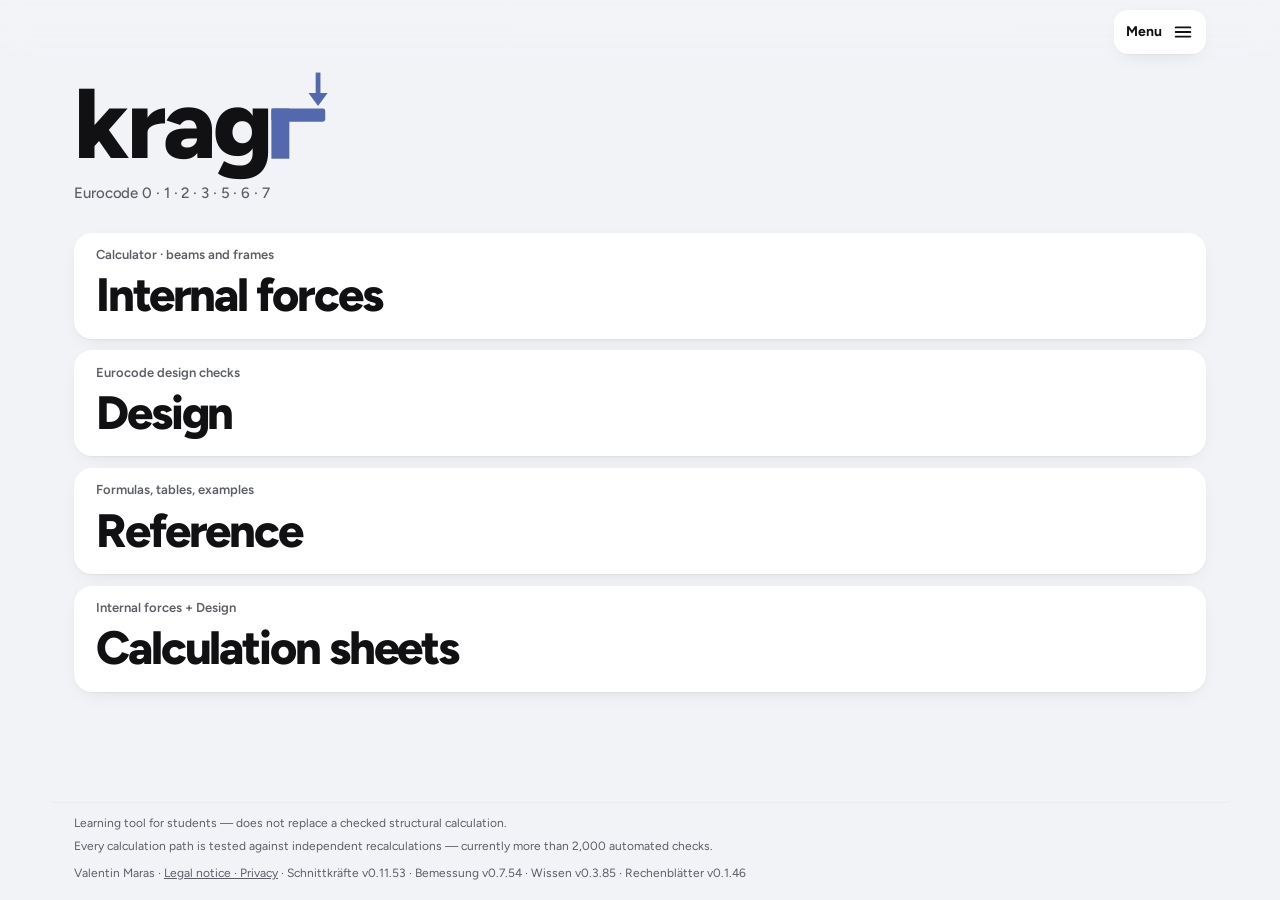
==== commit ba051915: "Rechner: Pfad in der Kopfzeile neben dem Logo, beide Spalten oben bündig (Entwurf P1) Co-Authored-By" ====
--- a/index.html
+++ b/index.html
@@ -312,6 +312,17 @@
   html.k5-pm-on .pick-t { font-size:20px !important; }
   html.k5-pm-on .pick-chev { display:none !important; }
   html.k5-pm-on .pick.open .pick-menu { display:none !important; }
+  /* Rechner: Pfad in der Kopfzeile (Entwurf P1), auf der Seite entfällt die Pfadzeile — beide Spalten oben bündig */
+  .k5-hcrumb { display:none; }
+  @media (min-width:1000px) {
+    html.k5-pm-on .k5-hcrumb { display:flex; align-items:baseline; gap:6px; min-width:0; max-width:56%; margin-left:14px; padding:6px 10px 6px 18px; border:0; border-radius:12px; background:transparent;
+      font:inherit; font-size:14px; font-weight:600; color:#6b6d75; cursor:pointer; white-space:nowrap; overflow:hidden; text-overflow:ellipsis; position:relative; }
+    html.k5-pm-on .k5-hcrumb::before { content:''; position:absolute; left:0; top:50%; width:1px; height:26px; margin-top:-13px; background:#d5d7dc; }
+    html.k5-pm-on .k5-hcrumb:hover { background:rgba(17,17,20,.04); }
+    html.k5-pm-on .k5-hcrumb b { font-size:18px; font-weight:800; color:#111114; overflow:hidden; text-overflow:ellipsis; }
+    html.k5-pm-on .k5-hcrumb[hidden] { display:none; }
+    html.k5-pm-on .pick { display:none !important; }
+  }
   body.k5-lock { overflow:hidden; }
   /* Zahlenfelder ohne die kleinen Pfeile des Browsers — dafür gibt es − und + daneben; schnelles Tippen auf Knöpfe ohne Doppeltipp-Zoom (18.11.2026) */
   input[type=number] { -moz-appearance:textfield; appearance:textfield; }
@@ -907,7 +918,13 @@
   function init(){
     buildHeader();
     if(PICKM){ window.togglePick=function(e){ if(e && e.stopPropagation) e.stopPropagation(); openMenu(); };   // Pfadzeile oben öffnet das Menü bei der Auswahl
-      var sq=0, same=function(){ sq=0; var p=D.getElementById('pick'), g=D.getElementById('pick-g'); if(p) p.classList.toggle('k5-same', !!g && g.textContent.trim()===(typeof window.kmod==='function' ? window.kmod(PAGE, lang()) : '')); };
+      // Am Rechner (ab 1000 px) steht der Pfad in der Kopfzeile neben dem Logo, beide Spalten beginnen bündig (23.11.2026, Entwurf P1)
+      var hd=D.querySelector('.app-header.k-hdr'), lg=hd && hd.querySelector('.logo');
+      if(lg && !D.getElementById('k5-hcrumb')){ var cb=D.createElement('button'); cb.type='button'; cb.id='k5-hcrumb'; cb.className='k5-hcrumb'; cb.onclick=function(){ openMenu(); }; lg.parentNode.insertBefore(cb, lg.nextSibling); }
+      var sq=0, same=function(){ sq=0; var p=D.getElementById('pick'), g=D.getElementById('pick-g'), tt=D.getElementById('pick-t'), mn=(typeof window.kmod==='function' ? window.kmod(PAGE, lang()) : ''), gs=g ? g.textContent.trim() : '', sm=gs===mn;
+        if(p) p.classList.toggle('k5-same', !!g && sm);
+        var c=D.getElementById('k5-hcrumb'); if(c){ var ts=tt ? tt.textContent.trim() : '', h=(sm||!mn?'':'<span>'+esc(mn)+' ›</span>')+(gs?'<span>'+esc(gs)+' ›</span>':'')+'<b>'+esc(ts)+'</b>';
+          if(c._h!==h){ c._h=h; c.innerHTML=h; c.setAttribute('aria-label', (sm?'':mn+' › ')+(gs?gs+' › ':'')+ts); c.hidden=!ts; } } };
       new MutationObserver(function(){ if(!sq) sq=requestAnimationFrame(same); }).observe(D.body,{childList:true, subtree:true, characterData:true}); same(); }
     try{ if(window.kragrK5Page) window.kragrK5Page(window.kragrK5); }catch(e){ if(window.console) console.error(e); }
     reveal('.k5-reveal, main .card, .pick-btn, .k5-card, .results-grid .metric');
@@ -1054,7 +1071,7 @@
 
 <footer class="footer">
   <div class="footer-logo">krag<svg class="logo-r" viewBox="182 12 53 80" aria-hidden="true"><rect x="184" y="50" width="15" height="42" fill="#5468ad"/><rect x="184" y="50" width="45" height="11" rx="2" fill="#5468ad"/><line x1="223" y1="20" x2="223" y2="40" stroke="#5468ad" stroke-width="4"/><path d="M215 37 L223 48 L231 37 Z" fill="#5468ad"/></svg></div>
-  <div class="footer-meta"><span id="footer-meta">Valentin Maras</span> · <a id="footer-legal" href="rechtliches.html">Legal notice · Privacy</a><span class="fm-ver"> · Schnittkräfte v0.11.52 · Bemessung v0.7.53 · Wissen v0.3.84 · Rechenblätter v0.1.45</span></div>
+  <div class="footer-meta"><span id="footer-meta">Valentin Maras</span> · <a id="footer-legal" href="rechtliches.html">Legal notice · Privacy</a><span class="fm-ver"> · Schnittkräfte v0.11.53 · Bemessung v0.7.54 · Wissen v0.3.85 · Rechenblätter v0.1.46</span></div>
   <div class="footer-note" id="footer-check">Every calculation path is tested against independent recalculations — currently more than 2,000 automated checks.</div>
   <div class="footer-note" id="footer-note">Learning tool for students — does not replace a checked structural calculation.</div>
 </footer>
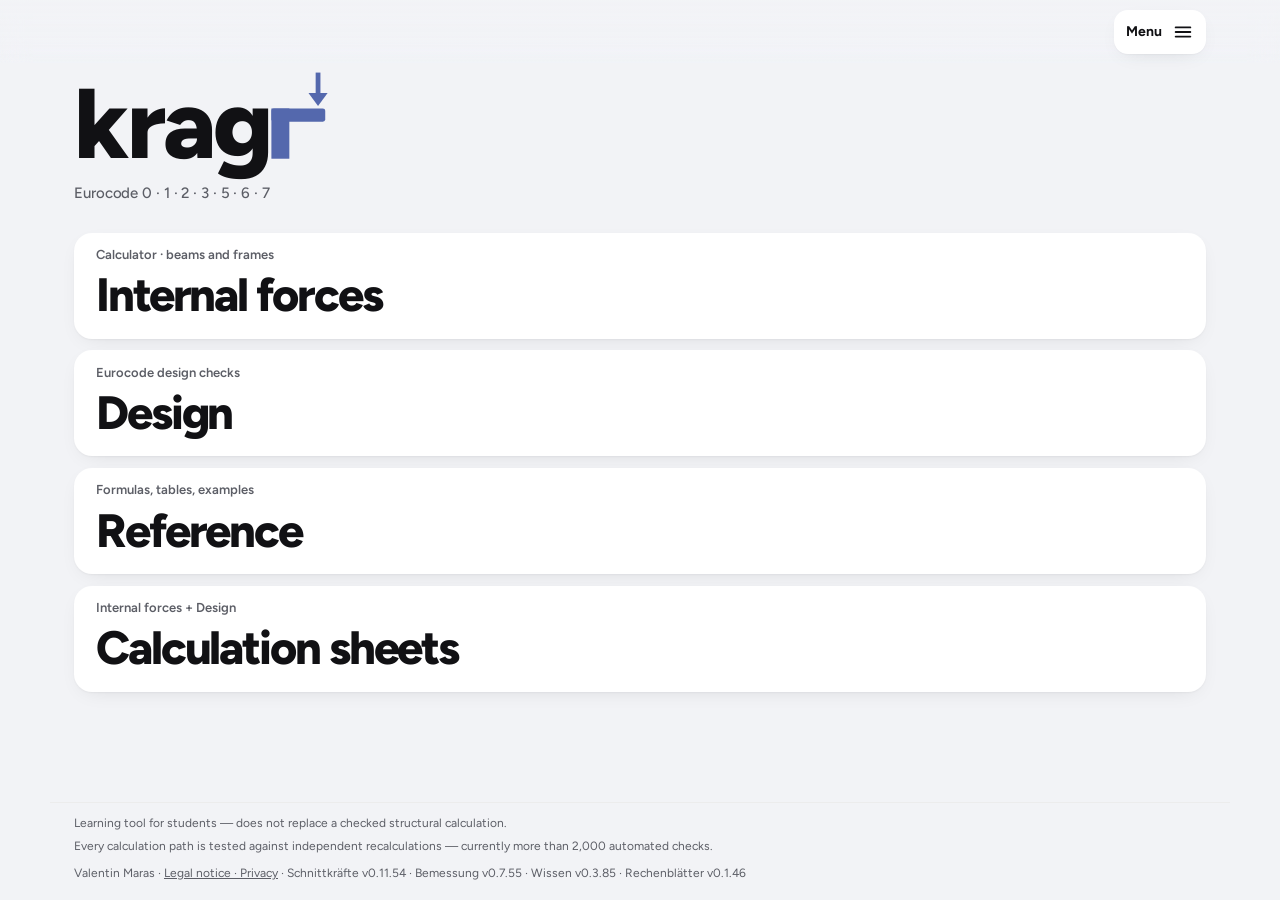
==== commit a169f73c: "Rechner: Seite passt ins Fenster (nur Spalten scrollen), Eingaben offen, schmale Fußleiste Co-Author" ====
--- a/index.html
+++ b/index.html
@@ -1071,7 +1071,7 @@
 
 <footer class="footer">
   <div class="footer-logo">krag<svg class="logo-r" viewBox="182 12 53 80" aria-hidden="true"><rect x="184" y="50" width="15" height="42" fill="#5468ad"/><rect x="184" y="50" width="45" height="11" rx="2" fill="#5468ad"/><line x1="223" y1="20" x2="223" y2="40" stroke="#5468ad" stroke-width="4"/><path d="M215 37 L223 48 L231 37 Z" fill="#5468ad"/></svg></div>
-  <div class="footer-meta"><span id="footer-meta">Valentin Maras</span> · <a id="footer-legal" href="rechtliches.html">Legal notice · Privacy</a><span class="fm-ver"> · Schnittkräfte v0.11.53 · Bemessung v0.7.54 · Wissen v0.3.85 · Rechenblätter v0.1.46</span></div>
+  <div class="footer-meta"><span id="footer-meta">Valentin Maras</span> · <a id="footer-legal" href="rechtliches.html">Legal notice · Privacy</a><span class="fm-ver"> · Schnittkräfte v0.11.54 · Bemessung v0.7.55 · Wissen v0.3.85 · Rechenblätter v0.1.46</span></div>
   <div class="footer-note" id="footer-check">Every calculation path is tested against independent recalculations — currently more than 2,000 automated checks.</div>
   <div class="footer-note" id="footer-note">Learning tool for students — does not replace a checked structural calculation.</div>
 </footer>
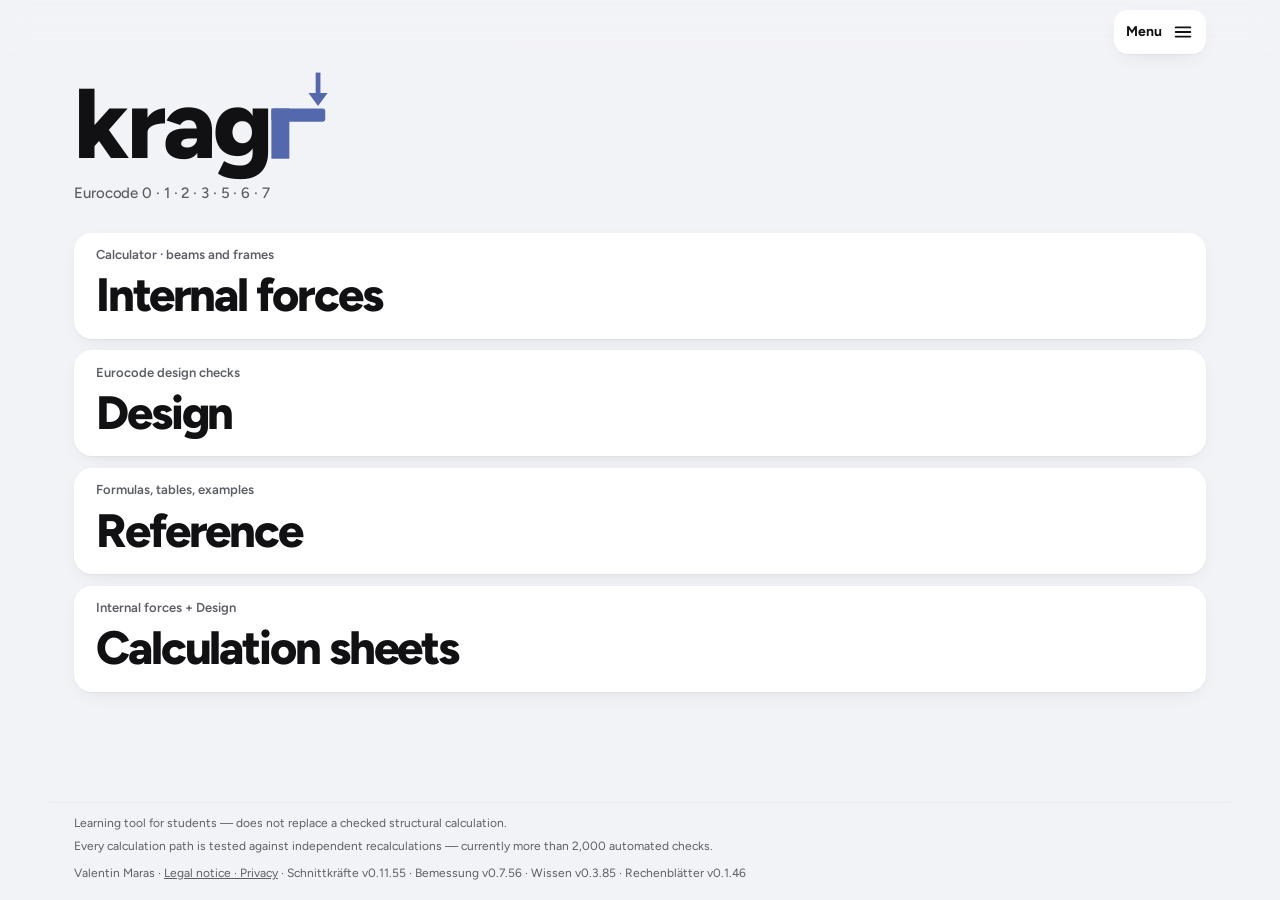
==== commit d27e706b: "Speichern als Symbol in der Kopfzeile (zwischen Vor und Menü), Namensfeld als kleines Fenster Co-Aut" ====
--- a/index.html
+++ b/index.html
@@ -1071,7 +1071,7 @@
 
 <footer class="footer">
   <div class="footer-logo">krag<svg class="logo-r" viewBox="182 12 53 80" aria-hidden="true"><rect x="184" y="50" width="15" height="42" fill="#5468ad"/><rect x="184" y="50" width="45" height="11" rx="2" fill="#5468ad"/><line x1="223" y1="20" x2="223" y2="40" stroke="#5468ad" stroke-width="4"/><path d="M215 37 L223 48 L231 37 Z" fill="#5468ad"/></svg></div>
-  <div class="footer-meta"><span id="footer-meta">Valentin Maras</span> · <a id="footer-legal" href="rechtliches.html">Legal notice · Privacy</a><span class="fm-ver"> · Schnittkräfte v0.11.54 · Bemessung v0.7.55 · Wissen v0.3.85 · Rechenblätter v0.1.46</span></div>
+  <div class="footer-meta"><span id="footer-meta">Valentin Maras</span> · <a id="footer-legal" href="rechtliches.html">Legal notice · Privacy</a><span class="fm-ver"> · Schnittkräfte v0.11.55 · Bemessung v0.7.56 · Wissen v0.3.85 · Rechenblätter v0.1.46</span></div>
   <div class="footer-note" id="footer-check">Every calculation path is tested against independent recalculations — currently more than 2,000 automated checks.</div>
   <div class="footer-note" id="footer-note">Learning tool for students — does not replace a checked structural calculation.</div>
 </footer>
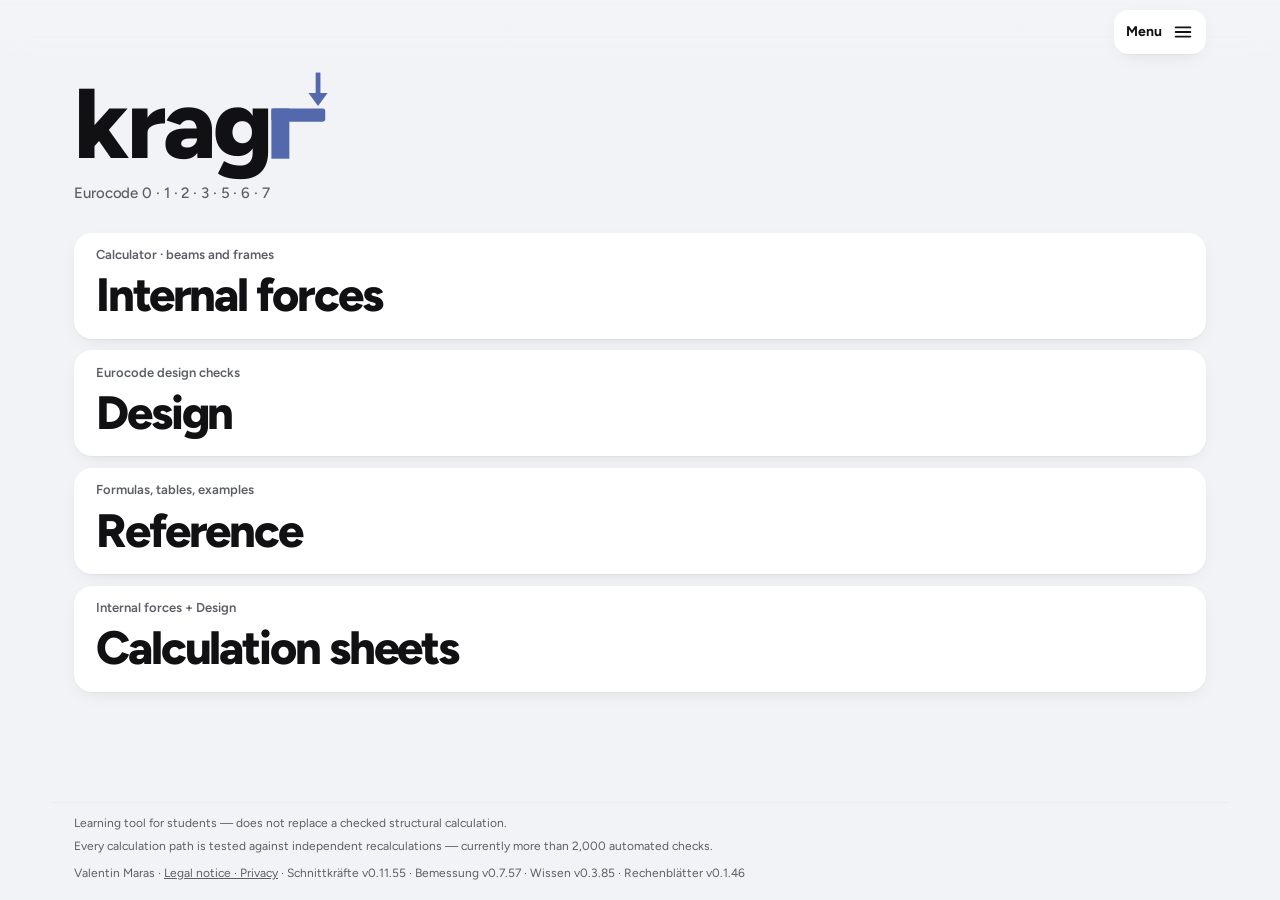
==== commit c08e09e1: "Bemessung Stahlbeton: dritte Bewehrungslage (Auswahl der Lagen, Stäbe je Lage, Fließen der obersten " ====
--- a/index.html
+++ b/index.html
@@ -1071,7 +1071,7 @@
 
 <footer class="footer">
   <div class="footer-logo">krag<svg class="logo-r" viewBox="182 12 53 80" aria-hidden="true"><rect x="184" y="50" width="15" height="42" fill="#5468ad"/><rect x="184" y="50" width="45" height="11" rx="2" fill="#5468ad"/><line x1="223" y1="20" x2="223" y2="40" stroke="#5468ad" stroke-width="4"/><path d="M215 37 L223 48 L231 37 Z" fill="#5468ad"/></svg></div>
-  <div class="footer-meta"><span id="footer-meta">Valentin Maras</span> · <a id="footer-legal" href="rechtliches.html">Legal notice · Privacy</a><span class="fm-ver"> · Schnittkräfte v0.11.55 · Bemessung v0.7.56 · Wissen v0.3.85 · Rechenblätter v0.1.46</span></div>
+  <div class="footer-meta"><span id="footer-meta">Valentin Maras</span> · <a id="footer-legal" href="rechtliches.html">Legal notice · Privacy</a><span class="fm-ver"> · Schnittkräfte v0.11.55 · Bemessung v0.7.57 · Wissen v0.3.85 · Rechenblätter v0.1.46</span></div>
   <div class="footer-note" id="footer-check">Every calculation path is tested against independent recalculations — currently more than 2,000 automated checks.</div>
   <div class="footer-note" id="footer-note">Learning tool for students — does not replace a checked structural calculation.</div>
 </footer>
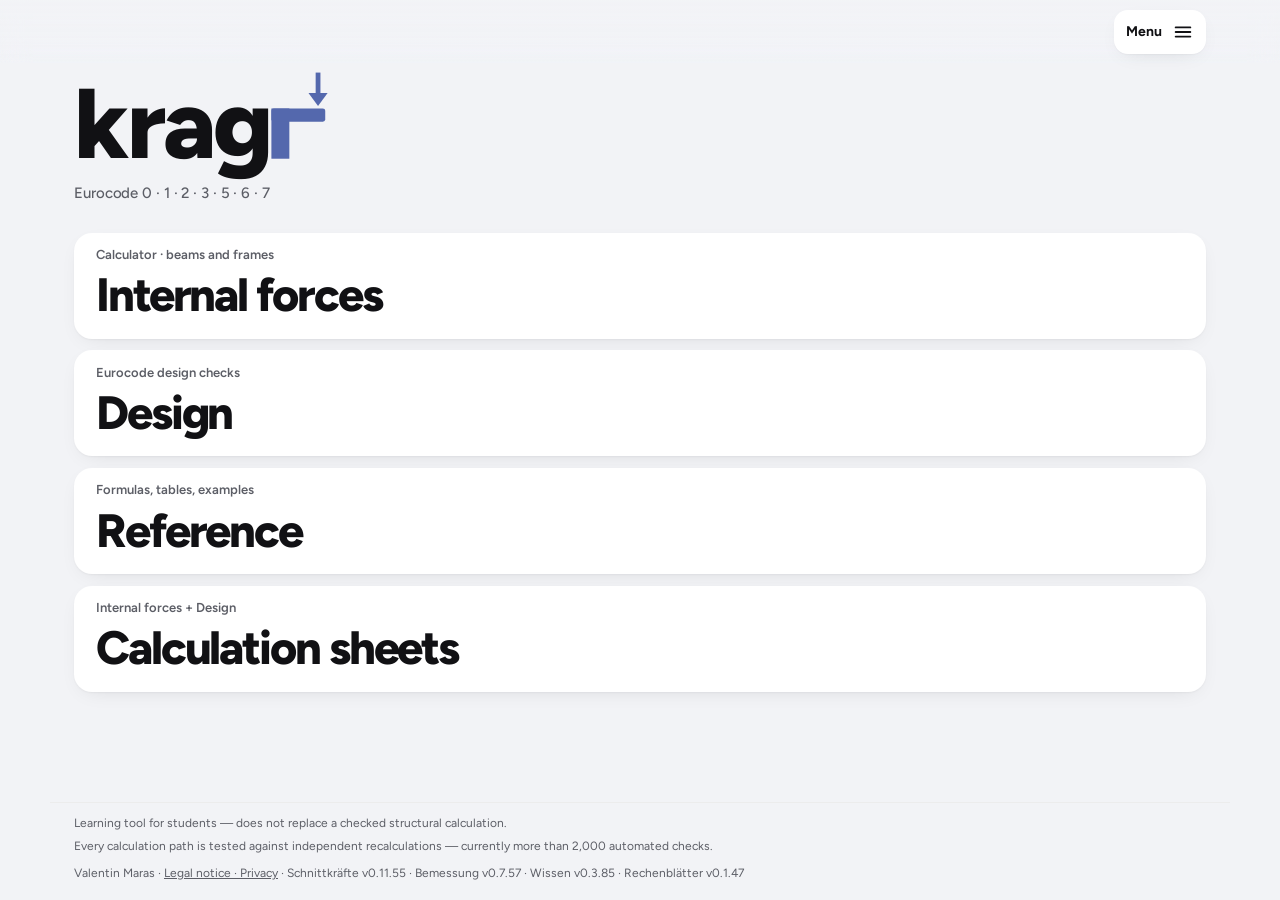
==== commit 1af69914: "PDF am Rechner: speichern (Speichern unter bzw. Download) statt Windows-Teilen-Fenster Co-Authored-B" ====
--- a/index.html
+++ b/index.html
@@ -1071,7 +1071,7 @@
 
 <footer class="footer">
   <div class="footer-logo">krag<svg class="logo-r" viewBox="182 12 53 80" aria-hidden="true"><rect x="184" y="50" width="15" height="42" fill="#5468ad"/><rect x="184" y="50" width="45" height="11" rx="2" fill="#5468ad"/><line x1="223" y1="20" x2="223" y2="40" stroke="#5468ad" stroke-width="4"/><path d="M215 37 L223 48 L231 37 Z" fill="#5468ad"/></svg></div>
-  <div class="footer-meta"><span id="footer-meta">Valentin Maras</span> · <a id="footer-legal" href="rechtliches.html">Legal notice · Privacy</a><span class="fm-ver"> · Schnittkräfte v0.11.55 · Bemessung v0.7.57 · Wissen v0.3.85 · Rechenblätter v0.1.46</span></div>
+  <div class="footer-meta"><span id="footer-meta">Valentin Maras</span> · <a id="footer-legal" href="rechtliches.html">Legal notice · Privacy</a><span class="fm-ver"> · Schnittkräfte v0.11.55 · Bemessung v0.7.57 · Wissen v0.3.85 · Rechenblätter v0.1.47</span></div>
   <div class="footer-note" id="footer-check">Every calculation path is tested against independent recalculations — currently more than 2,000 automated checks.</div>
   <div class="footer-note" id="footer-note">Learning tool for students — does not replace a checked structural calculation.</div>
 </footer>
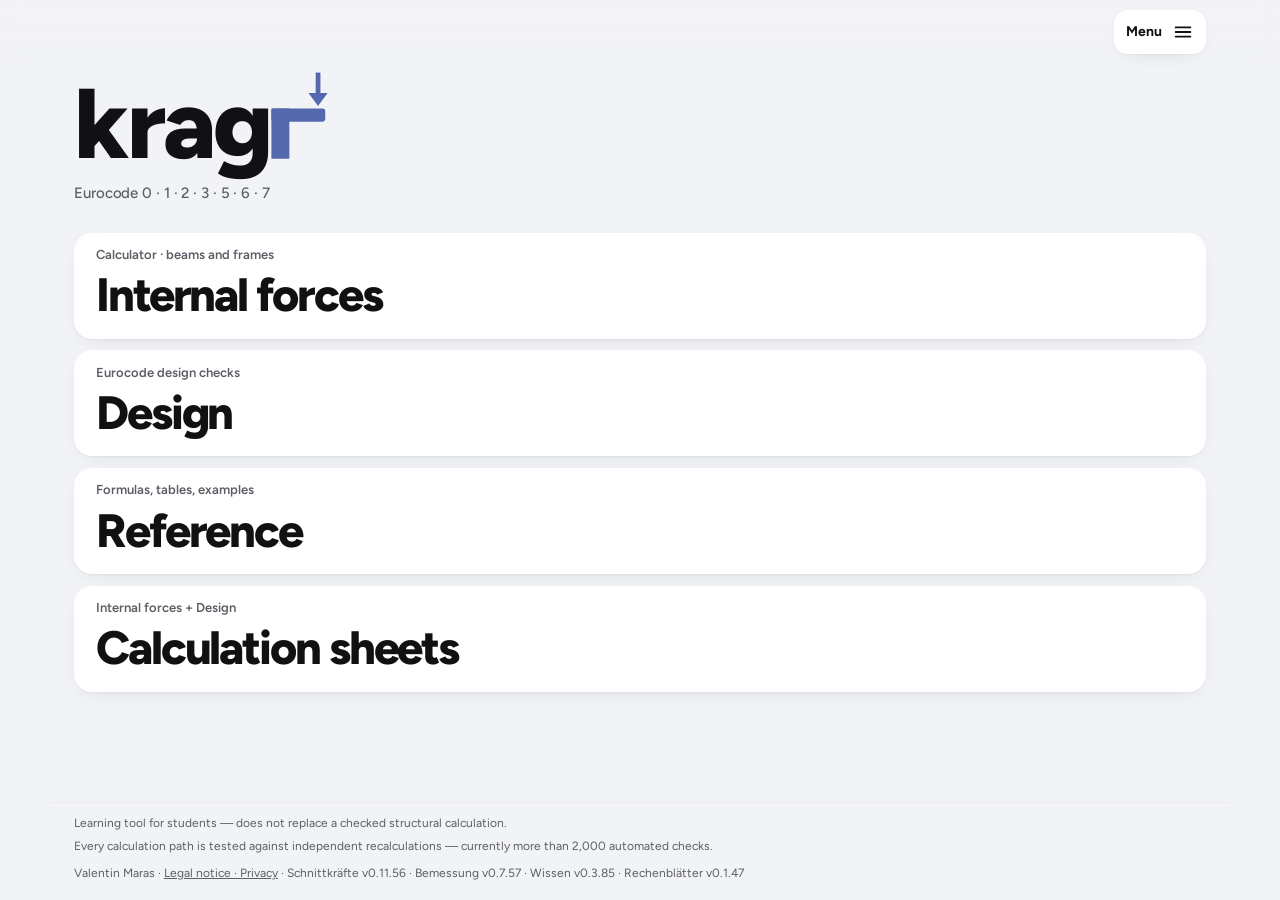
==== commit 2d216f3d: "Schnittkräfte: Lagerzeichen in den Eingaben wie in den Skizzen (Festlager, Loslager, Einspannung) Co" ====
--- a/index.html
+++ b/index.html
@@ -1071,7 +1071,7 @@
 
 <footer class="footer">
   <div class="footer-logo">krag<svg class="logo-r" viewBox="182 12 53 80" aria-hidden="true"><rect x="184" y="50" width="15" height="42" fill="#5468ad"/><rect x="184" y="50" width="45" height="11" rx="2" fill="#5468ad"/><line x1="223" y1="20" x2="223" y2="40" stroke="#5468ad" stroke-width="4"/><path d="M215 37 L223 48 L231 37 Z" fill="#5468ad"/></svg></div>
-  <div class="footer-meta"><span id="footer-meta">Valentin Maras</span> · <a id="footer-legal" href="rechtliches.html">Legal notice · Privacy</a><span class="fm-ver"> · Schnittkräfte v0.11.55 · Bemessung v0.7.57 · Wissen v0.3.85 · Rechenblätter v0.1.47</span></div>
+  <div class="footer-meta"><span id="footer-meta">Valentin Maras</span> · <a id="footer-legal" href="rechtliches.html">Legal notice · Privacy</a><span class="fm-ver"> · Schnittkräfte v0.11.56 · Bemessung v0.7.57 · Wissen v0.3.85 · Rechenblätter v0.1.47</span></div>
   <div class="footer-note" id="footer-check">Every calculation path is tested against independent recalculations — currently more than 2,000 automated checks.</div>
   <div class="footer-note" id="footer-note">Learning tool for students — does not replace a checked structural calculation.</div>
 </footer>
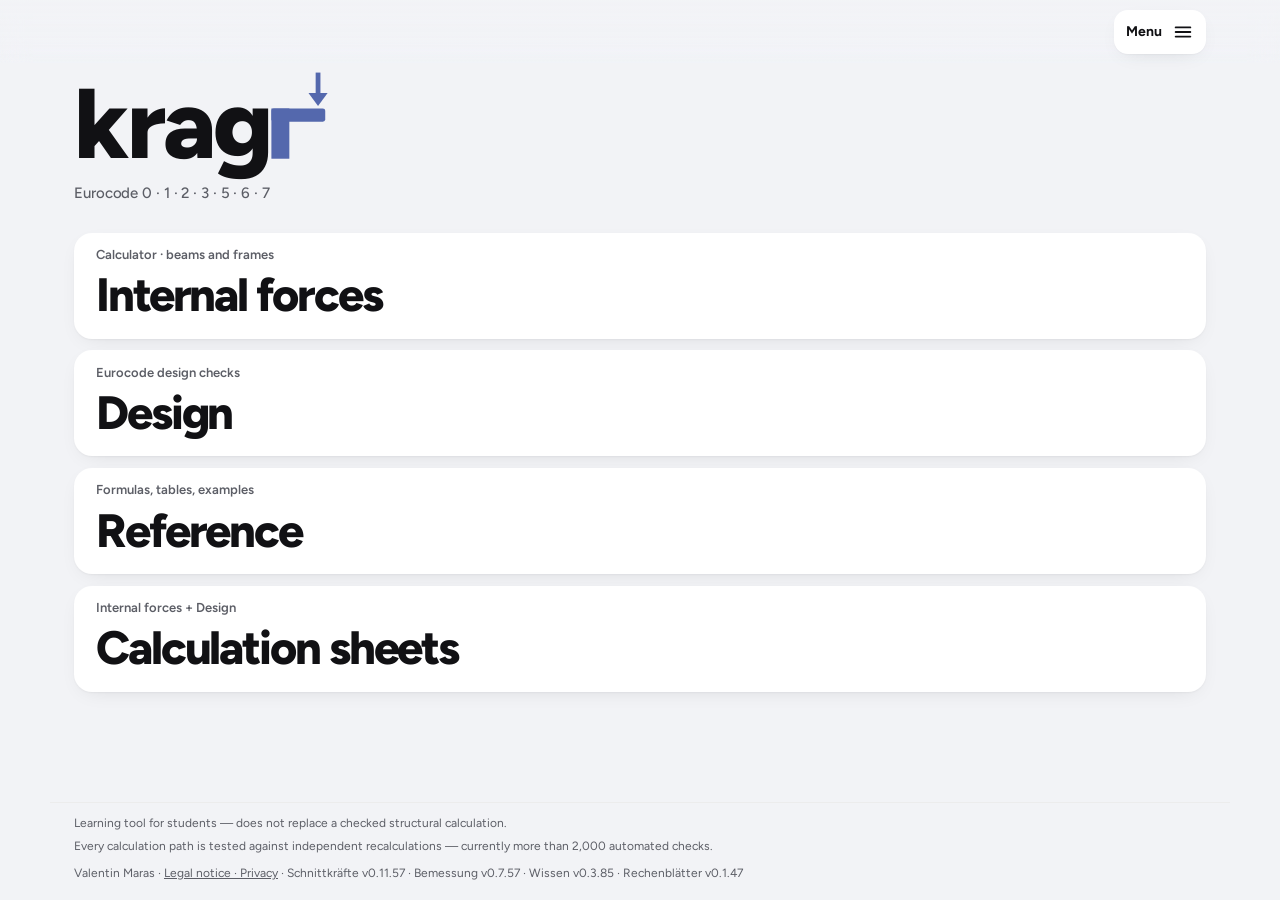
==== commit 8407006f: "Durchlaufträger: Endlager als Knöpfe mit Lagerzeichen; Handy: Lagerknöpfe nebeneinander Co-Authored-" ====
--- a/index.html
+++ b/index.html
@@ -1071,7 +1071,7 @@
 
 <footer class="footer">
   <div class="footer-logo">krag<svg class="logo-r" viewBox="182 12 53 80" aria-hidden="true"><rect x="184" y="50" width="15" height="42" fill="#5468ad"/><rect x="184" y="50" width="45" height="11" rx="2" fill="#5468ad"/><line x1="223" y1="20" x2="223" y2="40" stroke="#5468ad" stroke-width="4"/><path d="M215 37 L223 48 L231 37 Z" fill="#5468ad"/></svg></div>
-  <div class="footer-meta"><span id="footer-meta">Valentin Maras</span> · <a id="footer-legal" href="rechtliches.html">Legal notice · Privacy</a><span class="fm-ver"> · Schnittkräfte v0.11.56 · Bemessung v0.7.57 · Wissen v0.3.85 · Rechenblätter v0.1.47</span></div>
+  <div class="footer-meta"><span id="footer-meta">Valentin Maras</span> · <a id="footer-legal" href="rechtliches.html">Legal notice · Privacy</a><span class="fm-ver"> · Schnittkräfte v0.11.57 · Bemessung v0.7.57 · Wissen v0.3.85 · Rechenblätter v0.1.47</span></div>
   <div class="footer-note" id="footer-check">Every calculation path is tested against independent recalculations — currently more than 2,000 automated checks.</div>
   <div class="footer-note" id="footer-note">Learning tool for students — does not replace a checked structural calculation.</div>
 </footer>
